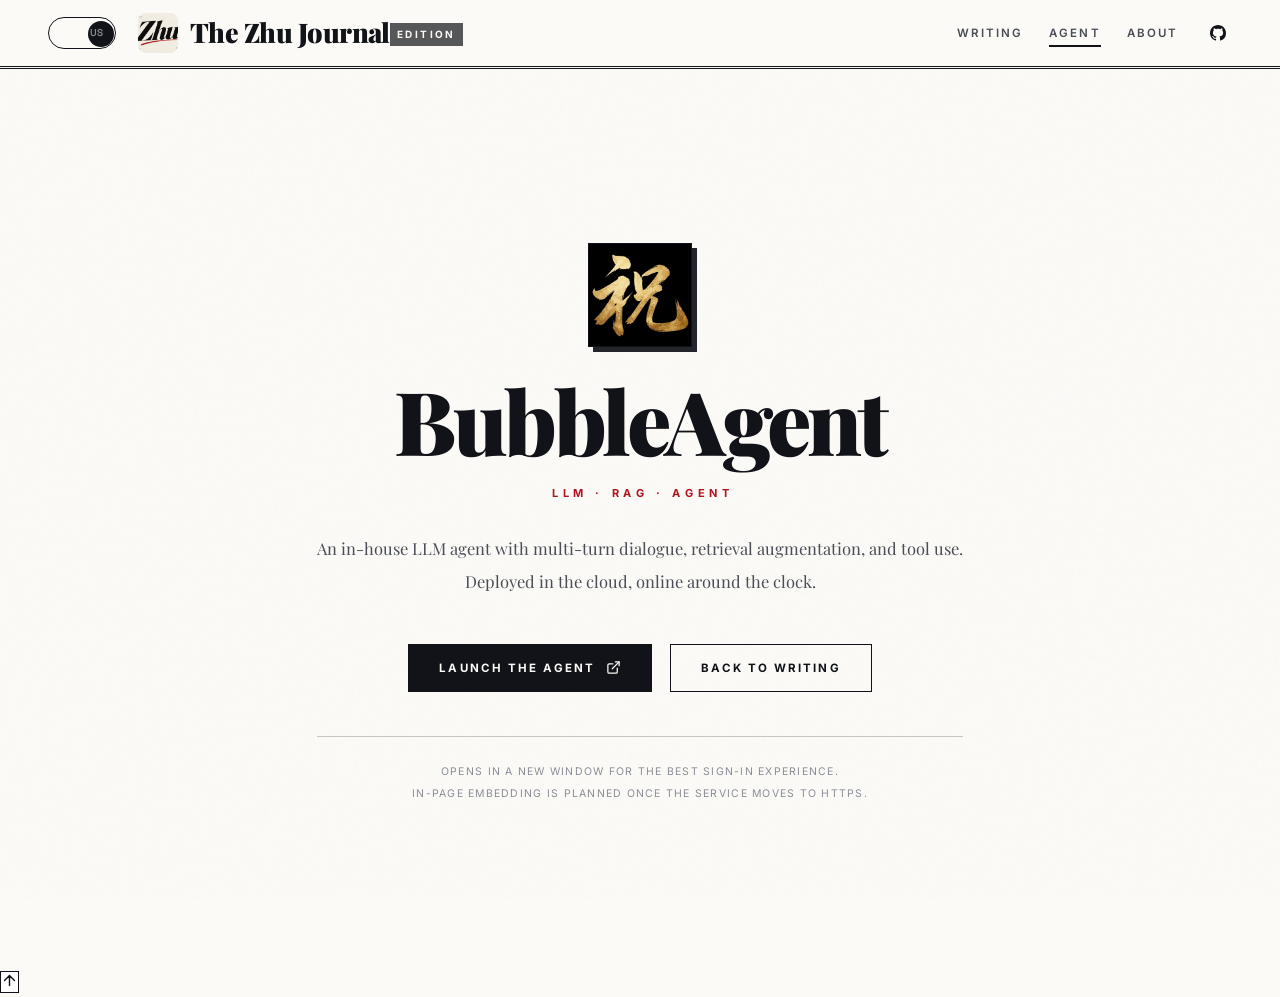
==== agent.html @ 1a3f534d "feat: add US Editorial theme as default with bilingual toggle - New independent design system: edito" ====
<!DOCTYPE html>
<html lang="zh-CN">
<head>
  <meta charset="UTF-8">
  <meta name="viewport" content="width=device-width, initial-scale=1.0">
  <title>智能体 · Norris Zhu</title>
  <link rel="icon" type="image/png" href="logo.png">
  <link rel="preconnect" href="https://fonts.googleapis.com">
  <link rel="preconnect" href="https://fonts.gstatic.com" crossorigin>
  <link href="https://fonts.googleapis.com/css2?family=Noto+Serif+SC:wght@300;400;600;700;900&family=Noto+Sans+SC:wght@300;400;500;700&family=Playfair+Display:ital,wght@0,400;0,700;1,400&family=JetBrains+Mono:wght@400;500&family=Inter:wght@300;400;500;600;700;800&family=Space+Grotesk:wght@400;500;600;700&display=swap" rel="stylesheet">
  <link rel="stylesheet" href="assets/style.css?v=6">
  <script>(function(){try{if(localStorage.getItem("guanlan_theme")!=="cn")document.documentElement.setAttribute("data-theme","us");}catch(e){}})();</script>
</head>
<body class="agent-page">

  <div class="bg-noise"></div>
  <div class="bg-glow bg-glow-1"></div>
  <div class="bg-glow bg-glow-2"></div>

  <nav class="nav nav-solid" id="nav">
    <div class="nav-inner">
      <div class="nav-left">
        <button class="theme-switch" id="themeSwitch" type="button" aria-label="切换风格" title="切换风格 · Switch theme">
          <span class="theme-switch-track">
            <span class="theme-switch-icon theme-switch-icon-cn">观</span>
            <span class="theme-switch-icon theme-switch-icon-us">US</span>
            <span class="theme-switch-thumb"></span>
          </span>
        </button>
        <a href="index.html" class="nav-logo">
          <span class="nav-logo-mark"><img src="logo.png" alt="Norris Zhu"></span>
          <span class="nav-logo-text"><span class="i18n-cn">Norris<i> Zhu</i></span><span class="i18n-en">The Zhu Journal<i>EDITION</i></span></span>
        </a>
      </div>
      <div class="nav-links">
        <a href="index.html#articles" class="nav-link"><span class="i18n-cn">文章</span><span class="i18n-en">Writing</span></a>
        <a href="agent.html" class="nav-link nav-link-active"><span class="i18n-cn">智能体</span><span class="i18n-en">Agent</span></a>
        <a href="index.html#about" class="nav-link"><span class="i18n-cn">关于</span><span class="i18n-en">About</span></a>
        <a href="https://github.com/ZhuJD-China" target="_blank" class="nav-link nav-link-github" rel="noopener" title="GitHub · Norris Zhu">
          <svg viewBox="0 0 16 16" width="16" height="16" fill="currentColor"><path d="M8 0C3.58 0 0 3.58 0 8c0 3.54 2.29 6.53 5.47 7.59.4.07.55-.17.55-.38 0-.19-.01-.82-.01-1.49-2.01.37-2.53-.49-2.69-.94-.09-.23-.48-.94-.82-1.13-.28-.15-.68-.52-.01-.53.63-.01 1.08.58 1.23.82.72 1.21 1.87.87 2.33.66.07-.52.28-.87.51-1.07-1.78-.2-3.64-.89-3.64-3.95 0-.87.31-1.59.82-2.15-.08-.2-.36-1.02.08-2.12 0 0 .67-.21 2.2.82.64-.18 1.32-.27 2-.27s1.36.09 2 .27c1.53-1.04 2.2-.82 2.2-.82.44 1.1.16 1.92.08 2.12.51.56.82 1.27.82 2.15 0 3.07-1.87 3.75-3.65 3.95.29.25.54.73.54 1.48 0 1.07-.01 1.93-.01 2.2 0 .21.15.46.55.38A8.01 8.01 0 0 0 16 8c0-4.42-3.58-8-8-8Z"/></svg>
        </a>
      </div>
    </div>
  </nav>

  <main class="agent-launch-main">
    <div class="agent-launch">
      <div class="about-seal agent-seal reveal"><img src="logo.png" alt="Norris Zhu"></div>
      <h1 class="agent-launch-title reveal">BubbleAgent</h1>
      <p class="agent-launch-sub reveal">LLM · RAG · AGENT</p>
      <p class="agent-launch-desc reveal">
        <span class="i18n-cn">自研大模型智能体应用，集成多轮对话、检索增强与工具调用。<br>服务部署于云端，全天候在线。</span>
        <span class="i18n-en">An in-house LLM agent with multi-turn dialogue, retrieval augmentation, and tool use.<br>Deployed in the cloud, online around the clock.</span>
      </p>
      <div class="agent-launch-actions reveal">
        <a class="btn btn-primary btn-lg" href="http://47.106.82.34:8080/" target="_blank" rel="noopener">
          <span class="i18n-cn">启动智能体</span><span class="i18n-en">Launch the Agent</span>
          <svg viewBox="0 0 24 24" width="15" height="15" fill="none" stroke="currentColor" stroke-width="2" stroke-linecap="round" stroke-linejoin="round"><path d="M18 13v6a2 2 0 0 1-2 2H5a2 2 0 0 1-2-2V8a2 2 0 0 1 2-2h6"/><polyline points="15 3 21 3 21 9"/><line x1="10" y1="14" x2="21" y2="3"/></svg>
        </a>
        <a class="btn btn-ghost" href="index.html#articles"><span class="i18n-cn">返回文章</span><span class="i18n-en">Back to Writing</span></a>
      </div>
      <p class="agent-launch-note reveal">
        <span class="i18n-cn">点击后将在新窗口打开，登录与使用体验最佳<br>后续服务升级 HTTPS 后将实现站内无缝内嵌</span>
        <span class="i18n-en">Opens in a new window for the best sign-in experience.<br>In-page embedding is planned once the service moves to HTTPS.</span>
      </p>
    </div>
  </main>

  <!-- 返回顶部 -->
  <button class="back-top" id="backTop" title="返回顶部" aria-label="返回顶部">
    <svg viewBox="0 0 24 24" width="17" height="17" fill="none" stroke="currentColor" stroke-width="2" stroke-linecap="round" stroke-linejoin="round"><path d="M12 19V5m-7 7 7-7 7 7"/></svg>
  </button>

  <script src="assets/app.js?v=7"></script>
</body>
</html>
---- assets/style.css ----
/* ============================================================
   观澜�?· ZhuJD's Blog �?高端东方美学设计
   ============================================================ */

:root {
  --bg: #0b0b10;
  --bg-soft: #101018;
  --ink: #e8e4dc;
  --ink-dim: #a09b8d;
  --ink-faint: #6b675c;
  --gold: #c9a96a;
  --gold-bright: #e3c88f;
  --gold-deep: #9a7d45;
  --gold-rgb: 201, 169, 106;
  --seal: #cf5a50;
  --seal-rgb: 181, 68, 60;
  --line: rgba(var(--gold-rgb), 0.16);
  --line-soft: rgba(232, 228, 220, 0.08);
  --card: rgba(255, 255, 255, 0.028);
  --card-hover: rgba(var(--gold-rgb), 0.05);
  --serif: "Noto Serif SC", "Playfair Display", serif;
  --sans: "Noto Sans SC", -apple-system, sans-serif;
  --mono: "JetBrains Mono", monospace;
  --ease: cubic-bezier(0.22, 1, 0.36, 1);
}

* { margin: 0; padding: 0; box-sizing: border-box; }

html { scroll-behavior: smooth; }

body {
  background: var(--bg);
  color: var(--ink);
  font-family: var(--sans);
  font-weight: 300;
  line-height: 1.75;
  letter-spacing: 0.02em;
  -webkit-font-smoothing: antialiased;
  overflow-x: hidden;
}

::selection { background: rgba(var(--gold-rgb), 0.3); color: #fff; }

/* ---------- 背景装饰 ---------- */
.bg-noise {
  position: fixed; inset: 0; z-index: 0; pointer-events: none; opacity: 0.05;
  background-image: url("data:image/svg+xml,%3Csvg viewBox='0 0 200 200' xmlns='http://www.w3.org/2000/svg'%3E%3Cfilter id='n'%3E%3CfeTurbulence type='fractalNoise' baseFrequency='0.85' numOctaves='3'/%3E%3C/filter%3E%3Crect width='100%25' height='100%25' filter='url(%23n)'/%3E%3C/svg%3E");
}

.bg-glow {
  position: fixed; border-radius: 50%; filter: blur(120px); pointer-events: none; z-index: 0;
  opacity: 0.13;
}
.bg-glow-1 {
  width: 640px; height: 640px; top: -220px; right: -160px;
  background: radial-gradient(circle, var(--gold) 0%, transparent 65%);
  animation: drift 16s ease-in-out infinite alternate;
}
.bg-glow-2 {
  width: 520px; height: 520px; bottom: -200px; left: -180px;
  background: radial-gradient(circle, #4a5d8a 0%, transparent 65%);
  animation: drift 20s ease-in-out infinite alternate-reverse;
}
@keyframes drift {
  from { transform: translate(0, 0) scale(1); }
  to { transform: translate(-60px, 50px) scale(1.12); }
}

/* ---------- 导航 ---------- */
.nav {
  position: fixed; top: 0; left: 0; right: 0; z-index: 100;
  padding: 22px 0;
  transition: all 0.5s var(--ease);
}
.nav.scrolled, .nav-solid {
  background: rgba(11, 11, 16, 0.82);
  backdrop-filter: blur(18px);
  -webkit-backdrop-filter: blur(18px);
  border-bottom: 1px solid var(--line-soft);
  padding: 14px 0;
}
.nav-inner {
  max-width: 1200px; margin: 0 auto; padding: 0 32px;
  display: flex; align-items: center; justify-content: space-between;
}
.nav-left { display: flex; align-items: center; gap: 18px; min-width: 0; }

/* ---------- 风格切换开关（左上角） ---------- */
.theme-switch {
  flex-shrink: 0; background: none; border: none; padding: 0;
  cursor: pointer; -webkit-tap-highlight-color: transparent;
}
.theme-switch-track {
  position: relative; display: flex; align-items: center;
  width: 68px; height: 32px; padding: 3px;
  border: 1px solid var(--line); border-radius: 999px;
  background: rgba(var(--gold-rgb), 0.06);
  transition: background 0.4s var(--ease), border-color 0.4s var(--ease);
}
.theme-switch-thumb {
  position: absolute; top: 3px; left: 3px;
  width: 26px; height: 26px; border-radius: 50%;
  background: linear-gradient(135deg, var(--gold-deep), var(--gold));
  box-shadow: 0 3px 10px rgba(var(--gold-rgb), 0.4);
  transition: transform 0.45s var(--ease);
  z-index: 1;
}
.theme-switch-icon {
  position: relative; z-index: 2; flex: 1;
  text-align: center; font-size: 10px; font-weight: 600;
  letter-spacing: 0.04em; line-height: 1;
  transition: color 0.3s;
}
.theme-switch-icon-cn { font-family: var(--serif); font-size: 13px; color: var(--bg); }
.theme-switch-icon-us { font-family: "Space Grotesk", var(--sans); color: var(--ink-faint); }
.theme-switch:hover .theme-switch-track { border-color: var(--gold); }
html[data-theme="us"] .theme-switch-thumb { transform: translateX(36px); }
html[data-theme="us"] .theme-switch-icon-us { color: var(--bg); }
html[data-theme="us"] .theme-switch-icon-cn { color: var(--ink-faint); }
.nav-logo {
  display: flex; align-items: center; gap: 12px;
  text-decoration: none; color: var(--ink);
}
.nav-logo-mark {
  width: 40px; height: 40px; display: grid; place-items: center;
  border: 1px solid var(--line); border-radius: 12px;
  font-size: 21px; line-height: 1;
  background: rgba(var(--gold-rgb), 0.06);
  transition: all 0.4s var(--ease);
  overflow: hidden;
}
.nav-logo-mark img {
  width: 100%; height: 100%; object-fit: cover; display: block;
}
.nav-logo:hover .nav-logo-mark {
  border-color: var(--gold);
  background: rgba(var(--gold-rgb), 0.14);
  animation: wiggle 0.6s var(--ease);
}
@keyframes wiggle {
  0%, 100% { transform: rotate(0deg); }
  25% { transform: rotate(-9deg) scale(1.08); }
  60% { transform: rotate(7deg) scale(1.05); }
}
.nav-logo-text {
  font-family: var(--serif); font-size: 18px; font-weight: 600; letter-spacing: 0.06em;
}
.nav-logo-text i { font-style: normal; color: var(--gold); opacity: 0.7; font-weight: 400; }
.nav-links { display: flex; align-items: center; gap: 34px; }
.nav-link {
  color: var(--ink-dim); text-decoration: none; font-size: 14px;
  letter-spacing: 0.14em; position: relative; transition: color 0.3s;
  display: flex; align-items: center; gap: 6px;
}
.nav-link::after {
  content: ""; position: absolute; left: 0; bottom: -6px;
  width: 0; height: 1px; background: var(--gold); transition: width 0.4s var(--ease);
}
.nav-link:hover { color: var(--gold-bright); }
.nav-link:hover::after { width: 100%; }

/* ---------- 首屏 ---------- */
.hero {
  position: relative; z-index: 1;
  min-height: 100vh; display: flex; align-items: center; justify-content: center;
  text-align: center; padding: 120px 24px 80px;
}
.hero-inner { max-width: 760px; }
.hero-eyebrow {
  font-size: 12px; letter-spacing: 0.5em; color: var(--gold);
  text-transform: uppercase; margin-bottom: 28px; padding-left: 0.5em;
}
.hero-title {
  font-family: var(--serif); font-weight: 900;
  font-size: clamp(64px, 12vw, 128px);
  line-height: 1.1; letter-spacing: 0.12em;
  background: linear-gradient(135deg, #f4ead6 10%, var(--gold) 45%, var(--gold-deep) 70%, #f4ead6 95%);
  background-size: 200% 200%;
  -webkit-background-clip: text; background-clip: text;
  -webkit-text-fill-color: transparent;
  animation: shimmer 8s ease-in-out infinite;
  margin-bottom: 20px;
}
@keyframes shimmer {
  0%, 100% { background-position: 0% 50%; }
  50% { background-position: 100% 50%; }
}
.hero-sub {
  font-family: var(--serif); font-size: clamp(16px, 2.4vw, 20px);
  color: var(--ink-dim); letter-spacing: 0.3em; margin-bottom: 30px;
}
.hero-sub em { font-style: normal; color: var(--gold); margin: 0 8px; }
.hero-desc {
  color: var(--ink-faint); font-size: 15px; line-height: 2;
  margin-bottom: 40px;
}

/* 首屏统计 */
.hero-stats {
  display: flex; justify-content: center; gap: 0;
  margin: 0 auto 44px; width: fit-content;
  border-top: 1px solid var(--line-soft);
  border-bottom: 1px solid var(--line-soft);
}
.hero-stat {
  display: flex; flex-direction: column; gap: 2px;
  padding: 16px 34px;
}
.hero-stat + .hero-stat { border-left: 1px solid var(--line-soft); }
.hero-stat b {
  font-family: var(--serif); font-size: 26px; font-weight: 700;
  color: var(--gold-bright); letter-spacing: 0.04em;
}
.hero-stat span { font-size: 11.5px; color: var(--ink-faint); letter-spacing: 0.22em; }

.hero-actions { display: flex; gap: 18px; justify-content: center; }

/* 首屏两侧竖排装饰 */
.hero-side {
  position: absolute; top: 50%; transform: translateY(-50%);
  writing-mode: vertical-rl; text-orientation: upright;
  font-family: var(--serif); font-size: 14px; letter-spacing: 0.9em;
  color: var(--ink-faint); opacity: 0.55; pointer-events: none;
  user-select: none;
}
.hero-side::before, .hero-side::after {
  content: ""; width: 1px; height: 54px; background: var(--line);
  margin: 18px auto;
}
.hero-side-left { left: 44px; }
.hero-side-right { right: 44px; }

.btn {
  display: inline-block; padding: 13px 38px;
  font-size: 13px; letter-spacing: 0.22em; text-decoration: none;
  border: 1px solid var(--line); border-radius: 2px;
  transition: all 0.45s var(--ease); position: relative; overflow: hidden;
}
.btn-primary {
  background: linear-gradient(135deg, var(--gold-deep), var(--gold));
  color: var(--bg); border-color: transparent; font-weight: 500;
}
.btn-primary:hover {
  transform: translateY(-2px);
  box-shadow: 0 14px 40px rgba(var(--gold-rgb), 0.35);
}
.btn-ghost { color: var(--ink-dim); }
.btn-ghost:hover {
  color: var(--gold-bright); border-color: var(--gold); transform: translateY(-2px);
}

.hero-scroll {
  position: absolute; bottom: 36px; left: 50%; transform: translateX(-50%);
  width: 1px; height: 64px; background: var(--line);
}
.hero-scroll span {
  position: absolute; top: 0; left: 0; width: 1px; height: 20px;
  background: var(--gold); animation: scrollHint 2s var(--ease) infinite;
}
@keyframes scrollHint {
  0% { transform: translateY(0); opacity: 1; }
  80% { transform: translateY(44px); opacity: 0; }
  100% { opacity: 0; }
}

/* ---------- 区块 ---------- */
.section { position: relative; z-index: 1; padding: 110px 0; }
.section-inner { max-width: 1200px; margin: 0 auto; padding: 0 32px; }
.section-head {
  display: flex; align-items: flex-end; justify-content: space-between;
  gap: 24px; margin-bottom: 18px; flex-wrap: wrap;
}
.section-eyebrow {
  font-size: 11px; letter-spacing: 0.42em; color: var(--gold);
  text-transform: uppercase; margin-bottom: 10px; padding-left: 0.1em;
}
.section-title {
  font-family: var(--serif); font-size: clamp(30px, 4vw, 42px);
  font-weight: 700; letter-spacing: 0.1em;
  display: flex; align-items: baseline; gap: 16px;
}
.section-title::after {
  content: ""; width: 56px; height: 1px;
  background: linear-gradient(90deg, var(--gold), transparent);
}
.section-note {
  color: var(--ink-faint); font-size: 13px; letter-spacing: 0.2em;
  padding-bottom: 10px;
}

/* 搜索 & 标签 */
.search-box {
  display: flex; align-items: center; gap: 10px;
  border: 1px solid var(--line-soft); border-radius: 2px;
  padding: 9px 16px; color: var(--ink-faint);
  background: var(--card); transition: border-color 0.3s;
  min-width: 220px;
}
.search-box:focus-within { border-color: var(--gold); }
.search-box input {
  background: none; border: none; outline: none;
  color: var(--ink); font-family: var(--sans); font-size: 13px; width: 100%;
}
.search-box input::placeholder { color: var(--ink-faint); }

.tag-filter { display: flex; flex-wrap: wrap; gap: 10px; margin: 20px 0 40px; }
.tag-pill {
  border: 1px solid var(--line-soft); background: none; cursor: pointer;
  color: var(--ink-dim); font-size: 12px; letter-spacing: 0.1em;
  padding: 6px 18px; border-radius: 999px;
  font-family: var(--sans); transition: all 0.35s var(--ease);
}
.tag-pill:hover { color: var(--gold-bright); border-color: var(--gold); }
.tag-pill.active {
  background: var(--gold); border-color: var(--gold); color: var(--bg); font-weight: 500;
}

/* ---------- 精选文章（最新发表） ---------- */
.featured-wrap { margin-bottom: 26px; }
.featured-card {
  position: relative; display: flex; align-items: stretch; gap: 32px;
  text-decoration: none; color: var(--ink);
  background: linear-gradient(135deg, rgba(var(--gold-rgb), 0.07), rgba(255, 255, 255, 0.015));
  border: 1px solid var(--line); border-radius: 8px;
  padding: 42px 44px; overflow: hidden;
  transition: all 0.5s var(--ease);
}
.featured-card::before {
  content: ""; position: absolute; top: 0; left: 0; bottom: 0; width: 2px;
  background: linear-gradient(180deg, transparent, var(--gold), transparent);
  opacity: 0; transition: opacity 0.5s;
}
.featured-card:hover {
  transform: translateY(-4px);
  border-color: rgba(var(--gold-rgb), 0.32);
  box-shadow: 0 26px 70px rgba(0, 0, 0, 0.5);
}
.featured-card:hover::before { opacity: 1; }
.featured-main { flex: 1; display: flex; flex-direction: column; gap: 14px; min-width: 0; }
.featured-eyebrow {
  font-size: 11px; letter-spacing: 0.4em; color: var(--gold);
  text-transform: uppercase;
}
.featured-title {
  font-family: var(--serif); font-size: clamp(22px, 3vw, 30px);
  font-weight: 700; line-height: 1.5; letter-spacing: 0.04em;
  transition: color 0.3s;
}
.featured-card:hover .featured-title { color: var(--gold-bright); }
.featured-excerpt {
  color: var(--ink-dim); font-size: 14px; line-height: 1.9;
  display: -webkit-box; -webkit-line-clamp: 2; -webkit-box-orient: vertical;
  overflow: hidden; max-width: 640px;
}
.featured-mark {
  flex-shrink: 0; align-self: center;
  font-family: var(--serif); font-size: 110px; font-weight: 900;
  color: rgba(var(--gold-rgb), 0.08); line-height: 1;
  transition: all 0.6s var(--ease); user-select: none;
}
.featured-card:hover .featured-mark {
  color: rgba(var(--gold-rgb), 0.16); transform: rotate(-4deg) scale(1.05);
}

/* ---------- 文章卡片 ---------- */
.article-grid { display: grid; grid-template-columns: repeat(3, 1fr); gap: 26px; }

.article-card {
  position: relative; text-decoration: none; color: var(--ink);
  background: var(--card); border: 1px solid var(--line-soft);
  border-radius: 6px; padding: 34px 30px 30px;
  display: flex; flex-direction: column; gap: 16px;
  overflow: hidden; transition: all 0.5s var(--ease);
}
.article-card::before {
  content: ""; position: absolute; top: 0; left: 0; right: 0; height: 1px;
  background: linear-gradient(90deg, transparent, var(--gold), transparent);
  opacity: 0; transition: opacity 0.5s;
}
.article-card::after {
  content: "�?; position: absolute; right: -14px; bottom: -26px;
  font-family: var(--serif); font-size: 120px; font-weight: 900;
  color: rgba(var(--gold-rgb), 0.045); pointer-events: none;
  transition: all 0.6s var(--ease);
}
.article-card:hover {
  transform: translateY(-8px);
  background: var(--card-hover); border-color: var(--line);
  box-shadow: 0 24px 60px rgba(0, 0, 0, 0.45);
}
.article-card:hover::before { opacity: 1; }
.article-card:hover::after {
  color: rgba(var(--gold-rgb), 0.09); transform: translateY(-8px);
}
.card-meta {
  display: flex; align-items: center; justify-content: space-between;
  font-size: 12px; color: var(--ink-faint); letter-spacing: 0.08em;
}
.card-date { font-family: var(--mono); }
.card-title {
  font-family: var(--serif); font-size: 22px; font-weight: 700;
  line-height: 1.5; letter-spacing: 0.04em;
  transition: color 0.3s;
}
.article-card:hover .card-title { color: var(--gold-bright); }
.card-excerpt {
  color: var(--ink-dim); font-size: 13.5px; line-height: 1.9;
  display: -webkit-box; -webkit-line-clamp: 3; -webkit-box-orient: vertical;
  overflow: hidden; flex: 1;
}
.card-tags { display: flex; gap: 8px; flex-wrap: wrap; }
.card-tag {
  font-size: 11px; color: var(--gold-deep); letter-spacing: 0.1em;
  border: 1px solid var(--line); padding: 3px 12px; border-radius: 999px;
}
.card-tag-album {
  color: var(--gold-bright); border-style: dashed;
  background: rgba(var(--gold-rgb), 0.07);
}
.card-read {
  display: flex; align-items: center; gap: 8px;
  font-size: 12px; color: var(--ink-faint); letter-spacing: 0.1em;
  padding-top: 16px; border-top: 1px solid var(--line-soft);
}
.card-read svg { transition: transform 0.4s var(--ease); }
.article-card:hover .card-read svg,
.featured-card:hover .card-read svg { transform: translateX(6px); color: var(--gold); }

/* 空状�?*/
.empty-state { text-align: center; padding: 90px 0; color: var(--ink-faint); }
.empty-glyph {
  font-family: var(--serif); font-size: 72px; font-weight: 300;
  color: var(--line); margin-bottom: 18px;
}
.empty-glyph img {
  width: 72px; height: 72px; object-fit: contain;
  opacity: 0.85; margin: 0 auto; display: block;
}

/* ---------- 专辑（首页） ---------- */
.section-albums { padding-top: 40px; }
.album-grid {
  display: grid; grid-template-columns: repeat(2, 1fr); gap: 26px;
  margin-top: 30px;
}
.album-card {
  position: relative; text-decoration: none; color: var(--ink);
  background: var(--card); border: 1px solid var(--line-soft);
  border-radius: 6px; padding: 34px 34px 28px;
  display: flex; flex-direction: column; gap: 20px;
  overflow: hidden; transition: all 0.5s var(--ease);
}
.album-card::before {
  content: ""; position: absolute; top: 0; left: 0; right: 0; height: 1px;
  background: linear-gradient(90deg, transparent, var(--gold), transparent);
  opacity: 0; transition: opacity 0.5s;
}
.album-card::after {
  content: "�?; position: absolute; right: -12px; bottom: -30px;
  font-family: var(--serif); font-size: 130px; font-weight: 900;
  color: rgba(var(--gold-rgb), 0.045); pointer-events: none;
  transition: all 0.6s var(--ease);
}
.album-card:hover {
  transform: translateY(-6px);
  background: var(--card-hover); border-color: var(--line);
  box-shadow: 0 24px 60px rgba(0, 0, 0, 0.45);
}
.album-card:hover::before { opacity: 1; }
.album-card:hover::after { color: rgba(var(--gold-rgb), 0.09); }
.album-card-head {
  display: flex; align-items: baseline; justify-content: space-between; gap: 16px;
}
.album-name {
  font-family: var(--serif); font-size: 24px; font-weight: 700;
  letter-spacing: 0.06em; transition: color 0.3s;
}
.album-card:hover .album-name { color: var(--gold-bright); }
.album-count {
  flex-shrink: 0; font-size: 11.5px; color: var(--gold-bright);
  letter-spacing: 0.14em; border: 1px solid var(--line);
  padding: 3px 12px; border-radius: 999px;
  background: rgba(var(--gold-rgb), 0.07);
}
.album-preview { list-style: none; display: flex; flex-direction: column; gap: 10px; }
.album-preview li {
  display: flex; align-items: baseline; gap: 12px;
  color: var(--ink-dim); font-size: 13.5px; line-height: 1.7;
}
.album-preview li i {
  font-style: normal; font-family: var(--mono); font-size: 11px;
  color: var(--gold); opacity: 0.8; flex-shrink: 0;
}
.album-preview .album-more { color: var(--ink-faint); font-size: 12.5px; }
.album-card-foot {
  display: flex; align-items: center; justify-content: space-between;
  font-size: 12px; color: var(--ink-faint); letter-spacing: 0.1em;
  padding-top: 16px; border-top: 1px solid var(--line-soft);
  margin-top: auto;
}
.album-enter {
  display: inline-flex; align-items: center; gap: 6px;
  color: var(--gold-deep); transition: color 0.3s;
}
.album-enter svg { transition: transform 0.4s var(--ease); }
.album-card:hover .album-enter { color: var(--gold-bright); }
.album-card:hover .album-enter svg { transform: translateX(5px); }

/* ---------- 专辑�?---------- */
.album-main {
  position: relative; z-index: 1;
  max-width: 820px; margin: 0 auto;
  padding: 150px 24px 90px;
}
.album-header {
  text-align: center; margin-bottom: 54px;
  padding-bottom: 48px; border-bottom: 1px solid var(--line);
  position: relative;
}
.album-header::after {
  content: "�?; position: absolute; bottom: -13px; left: 50%;
  transform: translateX(-50%);
  background: var(--bg); padding: 0 18px; color: var(--gold); font-size: 15px;
}
.album-title {
  font-family: var(--serif); font-size: clamp(30px, 5vw, 44px);
  font-weight: 900; letter-spacing: 0.1em; line-height: 1.4;
  margin: 6px 0 22px;
}
.album-list { display: flex; flex-direction: column; gap: 18px; }
.album-item {
  display: flex; gap: 24px; align-items: flex-start;
  text-decoration: none; color: var(--ink);
  background: var(--card); border: 1px solid var(--line-soft);
  border-radius: 6px; padding: 28px 30px;
  transition: all 0.45s var(--ease);
}
.album-item:hover {
  transform: translateX(6px);
  background: var(--card-hover); border-color: var(--line);
}
.album-item-no {
  flex-shrink: 0; width: 44px; height: 44px;
  display: grid; place-items: center;
  font-family: var(--serif); font-size: 17px; font-weight: 700;
  color: var(--gold); border: 1px solid var(--line); border-radius: 50%;
  background: rgba(var(--gold-rgb), 0.06);
  margin-top: 3px;
}
.album-item-body { flex: 1; min-width: 0; display: flex; flex-direction: column; gap: 10px; }
.album-item-title {
  font-family: var(--serif); font-size: 20px; font-weight: 700;
  line-height: 1.55; letter-spacing: 0.03em;
  transition: color 0.3s;
}
.album-item:hover .album-item-title { color: var(--gold-bright); }
.album-item-excerpt {
  color: var(--ink-dim); font-size: 13px; line-height: 1.85;
  display: -webkit-box; -webkit-line-clamp: 2; -webkit-box-orient: vertical;
  overflow: hidden;
}
.album-item-meta {
  flex-shrink: 0; display: flex; flex-direction: column; gap: 6px;
  align-items: flex-end; font-size: 12px; color: var(--ink-faint);
  letter-spacing: 0.08em; padding-top: 4px;
}

/* ---------- 文章页（专辑面包�?/ 上下篇） ---------- */
.album-crumb {
  display: flex; align-items: center; gap: 12px; flex-wrap: wrap;
  font-size: 13px; letter-spacing: 0.08em;
  margin-bottom: 26px; color: var(--ink-faint);
}
.album-crumb i { font-style: normal; color: var(--line); }
.album-crumb a {
  color: var(--ink-dim); text-decoration: none;
  border-bottom: 1px solid transparent; transition: all 0.3s;
}
.album-crumb a:hover { color: var(--gold-bright); border-color: var(--gold); }

.post-album-line { margin-bottom: 18px; }
.post-album-line a {
  font-family: var(--serif); font-size: 15px; color: var(--gold);
  letter-spacing: 0.14em; text-decoration: none;
  border-bottom: 1px solid var(--line); padding-bottom: 3px;
  transition: all 0.3s;
}
.post-album-line a:hover { color: var(--gold-bright); border-color: var(--gold); }

.album-nav {
  display: grid; grid-template-columns: 1fr 1fr; gap: 18px;
  margin-top: 56px;
}
.album-nav-link {
  display: flex; flex-direction: column; gap: 8px;
  text-decoration: none; color: var(--ink);
  border: 1px solid var(--line-soft); border-radius: 6px;
  padding: 22px 26px; background: var(--card);
  transition: all 0.45s var(--ease);
}
.album-nav-link span {
  font-size: 11.5px; letter-spacing: 0.3em; color: var(--ink-faint);
}
.album-nav-link b {
  font-family: var(--serif); font-size: 16.5px; font-weight: 700;
  line-height: 1.6; letter-spacing: 0.03em;
  transition: color 0.3s;
}
.album-nav-link:hover {
  background: var(--card-hover); border-color: var(--line);
  transform: translateY(-3px);
}
.album-nav-link:hover b { color: var(--gold-bright); }
.album-nav-next { text-align: right; }
.album-nav-dummy { border: none; background: none; }

/* ---------- 关于 ---------- */
.section-about { padding-top: 40px; }
.about-card {
  display: flex; gap: 48px; align-items: flex-start;
  background: linear-gradient(135deg, rgba(var(--gold-rgb), 0.06), rgba(255, 255, 255, 0.015));
  border: 1px solid var(--line); border-radius: 8px;
  padding: 56px;
}
.about-seal {
  flex-shrink: 0;
  width: 96px; height: 96px; display: grid; place-items: center;
  font-size: 46px; line-height: 1;
  border: 2px solid var(--gold-deep); border-radius: 18px;
  background: rgba(var(--gold-rgb), 0.05);
  box-shadow: inset 0 0 0 4px var(--bg), inset 0 0 0 5px var(--line);
  overflow: hidden;
}
.about-seal img {
  width: 100%; height: 100%; object-fit: cover; display: block;
}
.about-body p { color: var(--ink-dim); font-size: 15px; margin: 18px 0; max-width: 560px; }
.about-body .section-eyebrow { margin-bottom: 6px; }
.about-body strong { color: var(--gold-bright); font-weight: 500; }
.about-links { display: flex; gap: 28px; margin-top: 26px; }
.about-links a {
  color: var(--ink-dim); text-decoration: none; font-size: 13px;
  letter-spacing: 0.14em; border-bottom: 1px solid var(--line);
  padding-bottom: 4px; transition: all 0.3s;
}
.about-links a:hover { color: var(--gold-bright); border-color: var(--gold); }

/* ---------- 页脚 ---------- */
.footer {
  position: relative; z-index: 1;
  border-top: 1px solid var(--line-soft);
  padding: 64px 0 0;
}
.footer-inner {
  max-width: 1200px; margin: 0 auto; padding: 0 32px 46px;
  display: flex; justify-content: space-between; gap: 40px; flex-wrap: wrap;
}
.footer-brand { min-width: 260px; }
.footer-line {
  font-family: var(--serif); color: var(--ink-dim);
  letter-spacing: 0.3em; font-size: 14px;
}
.footer-slogan {
  color: var(--ink-faint); font-size: 12px;
  letter-spacing: 0.3em; margin-top: 12px;
}
.footer-cols { display: flex; gap: 72px; flex-wrap: wrap; }
.footer-col { display: flex; flex-direction: column; gap: 12px; }
.footer-head {
  font-size: 11.5px; letter-spacing: 0.34em; color: var(--gold);
  text-transform: uppercase; margin-bottom: 6px;
}
.footer-col a {
  color: var(--ink-faint); text-decoration: none; font-size: 13px;
  letter-spacing: 0.1em; transition: color 0.3s;
}
.footer-col a:hover { color: var(--gold-bright); }
.footer-base {
  border-top: 1px solid var(--line-soft);
  padding: 22px 0; text-align: center;
}
.footer-base p { color: var(--ink-faint); font-size: 12px; letter-spacing: 0.08em; }

/* 兼容旧页脚（文章/专辑/智能体页�?*/
.footer-inner .footer-meta { color: var(--ink-faint); font-size: 12px; margin-top: 10px; letter-spacing: 0.08em; }
.footer > .footer-inner:not(:has(.footer-brand)) {
  flex-direction: column; text-align: center; gap: 0; padding-bottom: 48px;
}

/* ============================================================
   文章�?   ============================================================ */
.reading-progress {
  position: fixed; top: 0; left: 0; height: 2px; width: 0;
  background: linear-gradient(90deg, var(--gold-deep), var(--gold), var(--gold-bright));
  z-index: 200; transition: width 0.1s linear;
  box-shadow: 0 0 12px rgba(var(--gold-rgb), 0.6);
}

.post-main {
  position: relative; z-index: 1;
  max-width: 820px; margin: 0 auto;
  padding: 150px 24px 90px;
}

.post-loading { text-align: center; padding: 100px 0; color: var(--ink-faint); }
.loading-mark {
  font-size: 52px; line-height: 1;
  animation: pulse 1.6s ease-in-out infinite; margin-bottom: 20px;
}
.loading-mark img {
  width: 56px; height: 56px; object-fit: contain; margin: 0 auto; display: block;
}
@keyframes pulse { 0%, 100% { opacity: 0.3; } 50% { opacity: 1; } }

/* 文章头部 */
.post-header {
  text-align: center; margin-bottom: 60px;
  padding-bottom: 48px; border-bottom: 1px solid var(--line);
  position: relative;
}
.post-header::after {
  content: "�?; position: absolute; bottom: -13px; left: 50%;
  transform: translateX(-50%);
  background: var(--bg); padding: 0 18px; color: var(--gold); font-size: 15px;
}
.post-title {
  font-family: var(--serif); font-size: clamp(28px, 5vw, 42px);
  font-weight: 700; line-height: 1.5; letter-spacing: 0.05em;
  margin-bottom: 26px;
}
.post-meta {
  display: flex; align-items: center; justify-content: center; gap: 26px;
  flex-wrap: wrap; font-size: 13px; color: var(--ink-faint); letter-spacing: 0.1em;
}
.post-meta .dot { color: var(--gold); }
.post-tags { display: flex; gap: 8px; justify-content: center; margin-top: 20px; flex-wrap: wrap; }

/* Markdown 正文排版 */
.post-body { font-size: 16px; }
.post-body p { margin: 1.6em 0; color: #cfcabd; }
.post-body h1, .post-body h2, .post-body h3, .post-body h4 {
  font-family: var(--serif); font-weight: 700; color: var(--ink);
  letter-spacing: 0.04em; margin: 2.2em 0 1em; line-height: 1.4;
}
.post-body h1 { font-size: 1.8em; padding-bottom: 0.4em; border-bottom: 1px solid var(--line); }
.post-body h2 {
  font-size: 1.45em;
  padding-left: 18px; border-left: 3px solid var(--gold);
}
.post-body h3 { font-size: 1.2em; color: var(--gold-bright); }
.post-body a { color: var(--gold-bright); text-decoration: none; border-bottom: 1px solid var(--line); }
.post-body a:hover { border-color: var(--gold); }
.post-body strong { color: var(--ink); font-weight: 500; }
.post-body blockquote {
  margin: 2em 0; padding: 18px 28px;
  border-left: 2px solid var(--gold);
  background: rgba(var(--gold-rgb), 0.05);
  color: var(--ink-dim); border-radius: 0 6px 6px 0;
}
.post-body blockquote p { margin: 0.5em 0; }
.post-body ul, .post-body ol { padding-left: 1.6em; margin: 1.4em 0; color: #cfcabd; }
.post-body li { margin: 0.5em 0; }
.post-body li::marker { color: var(--gold); }
.post-body code {
  font-family: var(--mono); font-size: 0.86em;
  background: rgba(var(--gold-rgb), 0.1); color: var(--gold-bright);
  padding: 0.15em 0.5em; border-radius: 4px;
}
.post-body pre {
  margin: 1.8em 0; padding: 24px; border-radius: 8px;
  background: #0d0d14 !important; border: 1px solid var(--line-soft);
  overflow-x: auto;
}
.post-body pre code {
  background: none; padding: 0; color: inherit; font-size: 13.5px; line-height: 1.7;
}
.post-body img { max-width: 100%; border-radius: 8px; margin: 1.8em auto; display: block; }
.post-body hr { border: none; height: 1px; margin: 3em 0; background: var(--line); position: relative; }
.post-body table { width: 100%; border-collapse: collapse; margin: 1.8em 0; font-size: 14px; }
.post-body th, .post-body td { padding: 12px 16px; border: 1px solid var(--line-soft); text-align: left; }
.post-body th { background: rgba(var(--gold-rgb), 0.07); color: var(--gold-bright); font-weight: 500; }

/* ---------- 数学公式 ---------- */
.math-block { overflow-x: auto; overflow-y: hidden; }
.math-block .katex-display { margin: 1.6em 0; }
.post-body .katex { font-size: 1.05em; color: var(--ink); }
.math-inline .katex { font-size: 1em; }

.post-end { text-align: center; margin-top: 70px; }

/* ---------- 评论区（giscus�?---------- */
.comments-section {
  margin-top: 78px; padding-top: 46px; position: relative;
  border-top: 1px solid var(--line-soft);
}
.comments-section::before {
  content: "�?; position: absolute; top: -10px; left: 50%;
  transform: translateX(-50%);
  color: var(--gold); font-size: 15px;
  background: var(--bg); padding: 0 16px;
}
.comments-head { margin-bottom: 30px; }
.comments-title {
  font-family: var(--serif); font-size: 26px; font-weight: 700;
  letter-spacing: 0.18em; display: flex; align-items: baseline; gap: 14px;
}
.comments-title::after {
  content: ""; width: 56px; height: 1px;
  background: linear-gradient(90deg, var(--gold), transparent);
}
.giscus-wrap { min-height: 120px; }
.giscus-wrap iframe { width: 100%; }

/* ---------- 入场动画 ---------- */
.reveal {
  opacity: 0; transform: translateY(30px);
  transition: opacity 0.9s var(--ease), transform 0.9s var(--ease);
}
.reveal.visible { opacity: 1; transform: translateY(0); }
.reveal:nth-child(2) { transition-delay: 0.12s; }
.reveal:nth-child(3) { transition-delay: 0.24s; }
.reveal:nth-child(4) { transition-delay: 0.36s; }
.reveal:nth-child(5) { transition-delay: 0.48s; }

.article-card, .album-card, .featured-card, .album-item, .album-nav-link {
  opacity: 0; transform: translateY(26px);
  transition: opacity 0.7s var(--ease), transform 0.7s var(--ease),
    background 0.5s, border-color 0.5s, box-shadow 0.5s, color 0.3s;
}
.article-card.visible, .album-card.visible, .featured-card.visible,
.album-item.visible, .album-nav-link.visible { opacity: 1; transform: translateY(0); }

/* ============================================================
   智能体启动页（BubbleAgent · 新窗口打开�?   ============================================================ */
.nav-link-active { color: var(--gold-bright); }
.nav-link-active::after { width: 100%; }

.agent-launch-main {
  position: relative; z-index: 1;
  min-height: 100vh;
  display: flex; align-items: center; justify-content: center;
  padding: 130px 24px 90px;
}
.agent-launch { text-align: center; max-width: 640px; }

.agent-seal {
  margin: 0 auto 36px;
  animation: sealPulse 5s ease-in-out infinite;
}
@keyframes sealPulse {
  0%, 100% { box-shadow: inset 0 0 0 4px var(--bg), inset 0 0 0 5px var(--line), 0 0 0 0 rgba(var(--gold-rgb), 0); }
  50% { box-shadow: inset 0 0 0 4px var(--bg), inset 0 0 0 5px var(--line), 0 0 46px 4px rgba(var(--gold-rgb), 0.16); }
}

.agent-launch-title {
  font-family: var(--serif); font-weight: 900;
  font-size: clamp(44px, 8vw, 72px);
  line-height: 1.15; letter-spacing: 0.05em;
  background: linear-gradient(135deg, #f4ead6 10%, var(--gold) 45%, var(--gold-deep) 70%, #f4ead6 95%);
  background-size: 200% 200%;
  -webkit-background-clip: text; background-clip: text;
  -webkit-text-fill-color: transparent;
  animation: shimmer 8s ease-in-out infinite;
  margin-bottom: 14px;
}
.agent-launch-sub {
  color: var(--ink-dim); font-size: 13px;
  letter-spacing: 0.5em; padding-left: 0.5em;
  margin-bottom: 28px;
}
.agent-launch-desc {
  color: var(--ink-faint); font-size: 15px; line-height: 2;
  margin-bottom: 46px;
}
.agent-launch-actions {
  display: flex; gap: 18px; justify-content: center; flex-wrap: wrap;
}
.btn-lg {
  padding: 16px 46px; font-size: 14px;
  display: inline-flex; align-items: center; gap: 10px;
}
.agent-launch-note {
  margin-top: 44px; font-size: 12px; line-height: 2.1;
  color: var(--ink-faint); letter-spacing: 0.05em;
  padding-top: 24px; border-top: 1px solid var(--line-soft);
}

@media (max-width: 720px) {
  .agent-launch-actions { flex-direction: column; align-items: center; }
}

/* ---------- 响应�?---------- */
@media (max-width: 1024px) {
  .article-grid { grid-template-columns: repeat(2, 1fr); }
  .album-grid { grid-template-columns: 1fr; }
  .hero-side { display: none; }
}

/* ============================================================
   美学增强 · 滚动�?/ 印章 / 流光 / 书脊 / 返回顶部 / 微交�?   ============================================================ */

/* 自定义滚动条 */
html { scrollbar-width: thin; scrollbar-color: rgba(var(--gold-rgb), 0.35) var(--bg); }
::-webkit-scrollbar { width: 10px; height: 10px; }
::-webkit-scrollbar-track { background: var(--bg); }
::-webkit-scrollbar-thumb {
  background: rgba(var(--gold-rgb), 0.28);
  border-radius: 6px; border: 2px solid var(--bg);
}
::-webkit-scrollbar-thumb:hover { background: rgba(var(--gold-rgb), 0.5); }

/* 页面淡入 */
body { animation: pageFade 0.7s ease; }
@keyframes pageFade { from { opacity: 0; } to { opacity: 1; } }

/* 键盘焦点�?*/
:focus-visible {
  outline: 2px solid rgba(var(--gold-rgb), 0.55);
  outline-offset: 3px; border-radius: 2px;
}

/* GitHub 导航图标强化 */
.nav-link-github { padding: 6px; border-radius: 8px; }
.nav-link-github svg { transition: transform 0.35s var(--ease), filter 0.35s; }
.nav-link-github:hover svg {
  transform: scale(1.18) rotate(-5deg);
  filter: drop-shadow(0 0 8px rgba(var(--gold-rgb), 0.55));
}

/* 首屏朱砂印章 */
.hero-inner { position: relative; }
.hero-seal {
  position: absolute; top: 44px; right: 6%;
  width: 60px; height: 60px;
  display: grid; place-items: center;
  writing-mode: vertical-rl;
  font-family: var(--serif); font-weight: 900; font-size: 20px;
  letter-spacing: 0.14em; line-height: 1;
  color: var(--seal);
  border: 2px solid rgba(var(--seal-rgb), 0.8); border-radius: 8px;
  box-shadow: inset 0 0 0 3px var(--bg), inset 0 0 0 4px rgba(var(--seal-rgb), 0.38);
  transform: rotate(7deg);
  opacity: 0.92;
  animation: sealFloat 7s ease-in-out infinite;
  pointer-events: none; user-select: none;
}
@keyframes sealFloat {
  0%, 100% { transform: rotate(7deg) translateY(0); }
  50% { transform: rotate(5deg) translateY(-7px); }
}
@media (max-width: 1024px) { .hero-seal { display: none; } }

/* 精选卡流光扫过 */
.featured-card::after {
  content: ""; position: absolute; inset: 0; border-radius: 8px;
  pointer-events: none;
  background: linear-gradient(115deg, transparent 32%, rgba(var(--gold-rgb), 0.05) 46%, rgba(var(--gold-rgb), 0.11) 50%, rgba(var(--gold-rgb), 0.05) 54%, transparent 68%);
  background-size: 260% 100%;
  animation: sheen 7s ease-in-out infinite;
}
@keyframes sheen {
  0%, 100% { background-position: 210% 0; }
  50% { background-position: -60% 0; }
}

/* 专辑卡金色书�?*/
.album-card:hover {
  box-shadow: inset 4px 0 0 var(--gold), 0 24px 60px rgba(0, 0, 0, 0.45);
}

/* 文章卡内辉光 */
.article-card:hover {
  box-shadow: 0 24px 60px rgba(0, 0, 0, 0.45), inset 0 0 44px rgba(var(--gold-rgb), 0.045);
}

/* 标签微浮�?*/
.tag-pill:hover { transform: translateY(-1px); }

/* 区块装饰分隔�?*/
.section-divider {
  display: flex; align-items: center; gap: 20px;
  max-width: 1200px; margin: 0 auto; padding: 0 32px;
  color: var(--gold); opacity: 0.55; font-size: 13px;
}
.section-divider span {
  flex: 1; height: 1px;
  background: linear-gradient(90deg, transparent, var(--line), transparent);
}

/* ---------- 界面语言切换（观澜阁=中文 / American Edition=English） ---------- */
.i18n-en { display: none !important; }
html[data-theme="us"] .i18n-cn { display: none !important; }
html[data-theme="us"] .i18n-en { display: inline !important; }
html[data-theme="us"] .i18n-en.i18n-block { display: block !important; }

/* ============================================================
   ★ THE AMERICAN EDITION ★
   独立设计系统：Editorial 杂志风（角标 data-theme="us"）
   纸白 · 报头 Playfair 大标题 · 平面铅字排版 · 全英文界面
   与观澜阁（暗色东方）无任何共享视觉语言，仅复用类名钩子
   ============================================================ */

html[data-theme="us"] {
  --bg: #fbfaf7;
  --bg-soft: #f2efe8;
  --ink: #111318;
  --ink-dim: #4a4d55;
  --ink-faint: #8a8d95;
  --gold: #b3121f;
  --gold-bright: #d21e2c;
  --gold-deep: #8f0d18;
  --gold-rgb: 179, 18, 31;
  --seal: #b3121f;
  --seal-rgb: 179, 18, 31;
  --line: rgba(17, 19, 24, 0.22);
  --line-soft: rgba(17, 19, 24, 0.1);
  --card: #ffffff;
  --card-hover: #ffffff;
  --serif: "Playfair Display", "Noto Serif SC", Georgia, serif;
  --sans: "Inter", "Noto Sans SC", -apple-system, sans-serif;
  --mono: "JetBrains Mono", monospace;
  --rule: 1px solid var(--ink);
  --shadow: 5px 5px 0 rgba(17, 19, 24, 0.92);
}

html[data-theme="us"] body {
  background: var(--bg);
  color: var(--ink);
  font-weight: 400;
  letter-spacing: 0;
}

html[data-theme="us"] ::selection { background: var(--ink); color: var(--bg); }

/* 背景：只留极淡的纸纹，取消所有东方光晕/噪点 */
html[data-theme="us"] .bg-glow { display: none; }
html[data-theme="us"] .bg-noise { opacity: 0.015; }

/* ------------------------------------------------------------
   报头导航（Masthead）：双线夹持、全英文、大写
   ------------------------------------------------------------ */
html[data-theme="us"] .nav {
  position: sticky; top: 0; padding: 0;
  background: rgba(251, 250, 247, 0.94);
  backdrop-filter: blur(12px); -webkit-backdrop-filter: blur(12px);
  border-bottom: 3px double var(--ink);
  transition: none;
}
html[data-theme="us"] .nav.scrolled,
html[data-theme="us"] .nav-solid {
  background: rgba(251, 250, 247, 0.97);
  border-bottom: 3px double var(--ink);
  padding: 0;
}
html[data-theme="us"] .nav-inner {
  max-width: 1240px; min-height: 66px; padding: 0 28px;
  gap: 24px;
}
html[data-theme="us"] .nav-left { gap: 22px; }
html[data-theme="us"] .nav-logo { gap: 0; }
html[data-theme="us"] .nav-logo-mark { display: none; }
html[data-theme="us"] .nav-logo::before {
  content: ""; display: inline-block; width: 40px; height: 40px; border-radius: 8px;
  background: url("../en_logo.png") center/cover no-repeat;
  margin-right: 12px;
}
html[data-theme="us"] .nav-logo-text {
  font-family: var(--serif); font-weight: 900; font-size: 27px;
  letter-spacing: -0.02em; color: var(--ink);
  display: inline-flex; align-items: baseline; gap: 8px;
  white-space: nowrap;
}
html[data-theme="us"] .nav-logo-text i {
  display: inline-block; font-size: 10px; font-weight: 700;
  font-family: var(--sans); letter-spacing: 0.24em; text-transform: uppercase;
  color: var(--bg); background: var(--ink);
  padding: 3px 7px 2px; transform: translateY(-5px);
  font-style: normal;
}

html[data-theme="us"] .nav-links { gap: 26px; }
html[data-theme="us"] .nav-link {
  font-family: var(--sans); font-size: 11.5px; font-weight: 600;
  letter-spacing: 0.18em; text-transform: uppercase;
  color: var(--ink-dim);
}
html[data-theme="us"] .nav-link::after { height: 2px; bottom: -4px; background: var(--ink); }
html[data-theme="us"] .nav-link:hover { color: var(--ink); }
html[data-theme="us"] .nav-link-github { color: var(--ink); }
html[data-theme="us"] .nav-link-github:hover svg { filter: none; transform: scale(1.1); }

/* 角标切换器：沿用同一控件，改英文报纸排版 */
html[data-theme="us"] .theme-switch-track { border-color: var(--ink); background: transparent; }
html[data-theme="us"] .theme-switch-thumb { background: var(--ink); box-shadow: none; }
html[data-theme="us"] .theme-switch-icon-cn { color: var(--bg); font-family: var(--serif); }
html[data-theme="us"] .theme-switch-icon-us { color: var(--ink-faint); }

/* ------------------------------------------------------------
   首屏 → 报头 Banner
   ------------------------------------------------------------ */
html[data-theme="us"] .hero {
  min-height: auto; display: block; text-align: center;
  padding: 58px 0 46px; border-bottom: 1px solid var(--ink);
}
html[data-theme="us"] .hero-inner {
  max-width: 1000px; margin: 0 auto; padding: 0 28px;
  border-top: none;
}
html[data-theme="us"] .hero-side, html[data-theme="us"] .hero-seal,
html[data-theme="us"] .hero-scroll { display: none; }
html[data-theme="us"] .hero-eyebrow {
  display: flex; align-items: center; justify-content: center; gap: 16px;
  font-size: 10.5px; font-weight: 600; letter-spacing: 0.32em;
  color: var(--ink-dim); margin-bottom: 22px;
}
html[data-theme="us"] .hero-eyebrow::before,
html[data-theme="us"] .hero-eyebrow::after {
  content: ""; width: 46px; height: 1px; background: var(--ink);
}
html[data-theme="us"] .hero-title {
  font-family: var(--serif); font-weight: 900;
  font-size: clamp(58px, 12vw, 132px); line-height: 0.94;
  letter-spacing: -0.035em; margin: 0 0 10px;
  background: none; -webkit-text-fill-color: var(--ink); color: var(--ink);
  animation: none;
}
html[data-theme="us"] .hero-sub {
  font-family: var(--serif); font-style: italic; font-weight: 400;
  font-size: clamp(17px, 2.2vw, 23px); letter-spacing: 0.01em;
  color: var(--ink-dim); margin-bottom: 20px;
}
html[data-theme="us"] .hero-sub em { color: var(--gold); font-style: normal; margin: 0 10px; }
html[data-theme="us"] .hero-desc {
  color: var(--ink-dim); font-size: 15px; line-height: 1.75;
  max-width: 560px; margin: 0 auto 26px;
}
html[data-theme="us"] .hero-stats {
  display: inline-flex; margin: 0 auto 30px;
  border-top: 1px solid var(--ink); border-bottom: 1px solid var(--ink);
}
html[data-theme="us"] .hero-stat { padding: 12px 34px; margin: 0; }
html[data-theme="us"] .hero-stat + .hero-stat { border-left: 1px solid var(--line); }
html[data-theme="us"] .hero-stat b {
  font-family: var(--serif); font-weight: 900; font-size: 27px;
  letter-spacing: -0.02em; color: var(--ink);
}
html[data-theme="us"] .hero-stat span {
  font-size: 10px; letter-spacing: 0.24em; text-transform: uppercase;
  color: var(--ink-faint);
}
html[data-theme="us"] .hero-actions { justify-content: center; gap: 12px; }

/* ------------------------------------------------------------
   按钮：硬边、方角、编辑感
   ------------------------------------------------------------ */
html[data-theme="us"] .btn {
  border-radius: 0; padding: 13px 30px; font-size: 11.5px;
  font-weight: 700; letter-spacing: 0.18em; text-transform: uppercase;
  font-family: var(--sans);
}
html[data-theme="us"] .btn-primary {
  background: var(--ink); color: var(--bg); border: 1px solid var(--ink);
}
html[data-theme="us"] .btn-primary:hover {
  background: var(--gold); border-color: var(--gold); transform: none;
  box-shadow: var(--shadow);
}
html[data-theme="us"] .btn-ghost { color: var(--ink); border: 1px solid var(--ink); background: transparent; }
html[data-theme="us"] .btn-ghost:hover {
  background: var(--ink); color: var(--bg); transform: none;
}

/* ------------------------------------------------------------
   区块：栏目标题带编号与长横线
   ------------------------------------------------------------ */
html[data-theme="us"] .section { padding: 64px 0; }
html[data-theme="us"] .section-inner { max-width: 1240px; padding: 0 28px; }
html[data-theme="us"] .section-head {
  align-items: flex-end; border-bottom: 3px double var(--ink);
  padding-bottom: 14px; margin-bottom: 6px;
}
html[data-theme="us"] .section-eyebrow {
  font-size: 10px; font-weight: 700; letter-spacing: 0.34em;
  color: var(--gold); margin-bottom: 8px;
}
html[data-theme="us"] .section-title {
  font-family: var(--serif); font-weight: 900; font-size: clamp(32px, 5vw, 52px);
  letter-spacing: -0.03em; line-height: 1; gap: 14px;
}
html[data-theme="us"] .section-title::after {
  display: inline-block; width: 34px; height: 5px; background: var(--gold);
  align-self: center;
}
html[data-theme="us"] .section-note {
  font-size: 10.5px; font-weight: 600; letter-spacing: 0.2em;
  text-transform: uppercase; color: var(--ink-faint); padding-bottom: 6px;
}
html[data-theme="us"] .section-divider { display: none; }
html[data-theme="us"] .section-albums,
html[data-theme="us"] .section-about { padding-top: 64px; }

/* 搜索 & 标签 */
html[data-theme="us"] .search-box {
  border: 1px solid var(--ink); border-radius: 0; background: #fff;
  padding: 9px 14px;
}
html[data-theme="us"] .tag-filter { margin: 18px 0 30px; }
html[data-theme="us"] .tag-pill {
  border-radius: 0; border: 1px solid var(--ink);
  font-size: 10.5px; font-weight: 600; letter-spacing: 0.16em;
  text-transform: uppercase; padding: 6px 14px;
}
html[data-theme="us"] .tag-pill:hover { background: var(--ink); color: var(--bg); }
html[data-theme="us"] .tag-pill.active { background: var(--gold); border-color: var(--gold); color: #fff; }

/* ------------------------------------------------------------
   精选文章：头条版位
   ------------------------------------------------------------ */
html[data-theme="us"] .featured-wrap { margin-bottom: 34px; }
html[data-theme="us"] .featured-card {
  display: block; background: transparent; border: none; border-radius: 0;
  padding: 0 0 34px; border-bottom: 1px solid var(--ink);
}
html[data-theme="us"] .featured-card::before,
html[data-theme="us"] .featured-card::after { display: none; }
html[data-theme="us"] .featured-card:hover { transform: none; box-shadow: none; }
html[data-theme="us"] .featured-main { gap: 12px; }
html[data-theme="us"] .featured-eyebrow {
  font-size: 10.5px; font-weight: 700; letter-spacing: 0.3em; color: var(--gold);
}
html[data-theme="us"] .featured-title {
  font-family: var(--serif); font-weight: 900;
  font-size: clamp(30px, 5.4vw, 58px); line-height: 1.06;
  letter-spacing: -0.03em; max-width: 20ch;
}
html[data-theme="us"] .featured-card:hover .featured-title { color: var(--gold); }
html[data-theme="us"] .featured-excerpt {
  font-family: var(--serif); font-size: 17px; line-height: 1.7;
  color: var(--ink-dim); max-width: 60ch; -webkit-line-clamp: 3;
}
html[data-theme="us"] .featured-card .card-read {
  border-top: none; padding-top: 4px; font-size: 10.5px;
  text-transform: uppercase; letter-spacing: 0.18em; font-weight: 600;
}
html[data-theme="us"] .featured-mark { display: none; }

/* ------------------------------------------------------------
   文章列表：三栏但有报纸分隔线，非圆角卡片
   ------------------------------------------------------------ */
html[data-theme="us"] .article-grid { gap: 0; border-top: 1px solid var(--line); }
html[data-theme="us"] .article-card {
  background: transparent; border: none; border-radius: 0;
  border-bottom: 1px solid var(--line); border-right: 1px solid var(--line);
  padding: 26px 26px 22px; gap: 12px;
}
html[data-theme="us"] .article-grid > .article-card:nth-child(3n) { border-right: none; }
html[data-theme="us"] .article-card::before,
html[data-theme="us"] .article-card::after { display: none; }
html[data-theme="us"] .article-card:hover {
  transform: none; box-shadow: none; background: var(--bg-soft);
  border-color: var(--line);
}
html[data-theme="us"] .card-meta {
  font-size: 10px; letter-spacing: 0.2em; text-transform: uppercase;
  font-weight: 600; color: var(--gold);
  padding-bottom: 10px; border-bottom: 1px solid var(--line-soft);
}
html[data-theme="us"] .card-meta span:last-child { color: var(--ink-faint); }
html[data-theme="us"] .card-title {
  font-family: var(--serif); font-weight: 900; font-size: 23px;
  line-height: 1.18; letter-spacing: -0.02em;
}
html[data-theme="us"] .article-card:hover .card-title { color: var(--gold); }
html[data-theme="us"] .card-excerpt {
  font-family: var(--serif); font-size: 14.5px; line-height: 1.62;
  color: var(--ink-dim);
}
html[data-theme="us"] .card-tag {
  border-radius: 0; border: none; padding: 0; color: var(--ink-faint);
  font-size: 10px; letter-spacing: 0.14em; text-transform: uppercase;
  font-weight: 600;
}
html[data-theme="us"] .card-tag + .card-tag::before {
  content: "·"; margin: 0 8px; color: var(--line);
}
html[data-theme="us"] .card-tag-album { color: var(--gold); }
html[data-theme="us"] .card-read {
  border-top: none; padding-top: 2px; font-size: 10.5px; font-weight: 600;
  letter-spacing: 0.18em; text-transform: uppercase; color: var(--ink);
}
html[data-theme="us"] .article-card:hover .card-read svg,
html[data-theme="us"] .featured-card:hover .card-read svg { color: var(--gold); }

/* ------------------------------------------------------------
   专辑：底部双栏铅字块
   ------------------------------------------------------------ */
html[data-theme="us"] .album-grid { gap: 0; border-top: 1px solid var(--line); margin-top: 26px; }
html[data-theme="us"] .album-card {
  background: transparent; border: none; border-radius: 0;
  border-bottom: 1px solid var(--line); border-right: 1px solid var(--line);
  padding: 26px 26px 22px; gap: 16px;
}
html[data-theme="us"] .album-card:nth-child(2n) { border-right: none; }
html[data-theme="us"] .album-card::before,
html[data-theme="us"] .album-card::after { display: none; }
html[data-theme="us"] .album-card:hover {
  transform: none; box-shadow: none; background: var(--bg-soft);
}
html[data-theme="us"] .album-name { font-family: var(--serif); font-weight: 900; font-size: 27px; letter-spacing: -0.02em; }
html[data-theme="us"] .album-card:hover .album-name { color: var(--gold); }
html[data-theme="us"] .album-count {
  border-radius: 0; border-color: var(--ink); color: var(--ink);
  background: transparent; text-transform: uppercase; font-weight: 600;
  letter-spacing: 0.18em; font-size: 10px;
}
html[data-theme="us"] .album-preview li { font-family: var(--serif); font-size: 14.5px; color: var(--ink-dim); }
html[data-theme="us"] .album-preview li i { color: var(--gold); font-family: var(--sans); font-weight: 700; }
html[data-theme="us"] .album-card-foot {
  border-top: 1px solid var(--line-soft); font-size: 10.5px;
  letter-spacing: 0.16em; text-transform: uppercase;
}
html[data-theme="us"] .album-enter { color: var(--ink); font-weight: 600; }
html[data-theme="us"] .album-card:hover .album-enter { color: var(--gold); }

/* ------------------------------------------------------------
   专辑页
   ------------------------------------------------------------ */
html[data-theme="us"] .album-main { max-width: 880px; padding: 70px 26px 80px; }
html[data-theme="us"] .album-header {
  border-bottom: 3px double var(--ink); padding-bottom: 30px; margin-bottom: 0;
}
html[data-theme="us"] .album-header::after {
  content: ""; width: 48px; height: 5px; background: var(--gold);
  bottom: -3px; padding: 0;
}
html[data-theme="us"] .album-title {
  font-family: var(--serif); font-weight: 900; letter-spacing: -0.03em;
}
html[data-theme="us"] .album-list { gap: 0; border-top: 1px solid var(--line); }
html[data-theme="us"] .album-item {
  background: transparent; border: none; border-radius: 0;
  border-bottom: 1px solid var(--line); padding: 24px 6px; gap: 20px;
}
html[data-theme="us"] .album-item:hover {
  transform: none; box-shadow: none; background: var(--bg-soft); border-color: var(--line);
}
html[data-theme="us"] .album-item-no {
  border-radius: 0; border: none; background: transparent;
  font-family: var(--serif); font-weight: 900; font-size: 30px;
  color: var(--line); width: 40px; height: auto;
}
html[data-theme="us"] .album-item-title { font-family: var(--serif); font-weight: 900; font-size: 22px; letter-spacing: -0.02em; }
html[data-theme="us"] .album-item:hover .album-item-title { color: var(--gold); }
html[data-theme="us"] .album-item-excerpt { font-family: var(--serif); font-size: 14px; line-height: 1.6; color: var(--ink-dim); }
html[data-theme="us"] .album-item-meta { font-size: 10px; letter-spacing: 0.16em; text-transform: uppercase; }

/* ------------------------------------------------------------
   关于：作者栏
   ------------------------------------------------------------ */
html[data-theme="us"] .about-card {
  display: block; background: transparent; border: none; border-radius: 0;
  border-top: 3px double var(--ink); border-bottom: 3px double var(--ink);
  padding: 40px 0; text-align: center;
}
html[data-theme="us"] .about-seal {
  width: 104px; height: 104px; margin: 0 auto 22px;
  border: 1px solid var(--ink); border-radius: 0; background: #fff;
  box-shadow: var(--shadow);
}
html[data-theme="us"] .about-body .section-eyebrow { text-align: center; }
html[data-theme="us"] .about-body .section-title { justify-content: center; }
html[data-theme="us"] .about-body p {
  max-width: 620px; margin: 14px auto; font-family: var(--serif);
  font-size: 16px; line-height: 1.75; color: var(--ink-dim);
}
html[data-theme="us"] .about-body strong { color: var(--ink); font-weight: 700; }
html[data-theme="us"] .about-links { justify-content: center; gap: 30px; }
html[data-theme="us"] .about-links a {
  border-bottom: 1px solid var(--ink); font-size: 11px; font-weight: 600;
  letter-spacing: 0.18em; text-transform: uppercase;
}
html[data-theme="us"] .about-links a:hover { color: var(--gold); border-color: var(--gold); }

/* ------------------------------------------------------------
   页脚
   ------------------------------------------------------------ */
html[data-theme="us"] .footer {
  border-top: 3px double var(--ink); padding-top: 44px;
}
html[data-theme="us"] .footer-inner { max-width: 1240px; padding: 0 28px 40px; }
html[data-theme="us"] .footer-line {
  font-family: var(--serif); font-weight: 900; font-size: 24px;
  letter-spacing: -0.02em; color: var(--ink); text-transform: none;
}
html[data-theme="us"] .footer-slogan {
  font-family: var(--serif); font-style: italic; letter-spacing: 0.02em;
  font-size: 13px; margin-top: 8px;
}
html[data-theme="us"] .footer-head {
  color: var(--ink); font-size: 10px; font-weight: 700; letter-spacing: 0.26em;
}
html[data-theme="us"] .footer-col a { font-size: 12px; letter-spacing: 0.04em; }
html[data-theme="us"] .footer-col a:hover { color: var(--gold); }
html[data-theme="us"] .footer-base { border-top: 1px solid var(--line); }
html[data-theme="us"] .footer-base p,
html[data-theme="us"] .footer-inner .footer-meta {
  font-size: 10.5px; letter-spacing: 0.14em; text-transform: uppercase; color: var(--ink-faint);
}

/* ------------------------------------------------------------
   文章页：杂志正文
   ------------------------------------------------------------ */
html[data-theme="us"] .reading-progress { background: var(--gold); box-shadow: none; height: 3px; }
html[data-theme="us"] .post-main { max-width: 760px; padding: 64px 26px 80px; }
html[data-theme="us"] .post-header {
  text-align: left; border-bottom: 3px double var(--ink); padding-bottom: 30px; margin-bottom: 44px;
}
html[data-theme="us"] .post-header::after {
  content: ""; width: 48px; height: 5px; background: var(--gold); bottom: -3px; padding: 0;
  left: 0; transform: none;
}
html[data-theme="us"] .post-album-line a {
  font-family: var(--sans); font-size: 10.5px; font-weight: 700;
  letter-spacing: 0.24em; text-transform: uppercase; color: var(--gold);
  border-bottom: none; padding: 0;
}
html[data-theme="us"] .post-title {
  font-family: var(--serif); font-weight: 900;
  font-size: clamp(34px, 6vw, 62px); line-height: 1.04;
  letter-spacing: -0.035em; margin-bottom: 22px;
}
html[data-theme="us"] .post-meta {
  justify-content: flex-start; gap: 18px; font-size: 10.5px;
  letter-spacing: 0.18em; text-transform: uppercase; font-weight: 600;
  color: var(--ink-faint);
}
html[data-theme="us"] .post-meta .dot { color: var(--gold); }
html[data-theme="us"] .post-tags { justify-content: flex-start; margin-top: 18px; }
html[data-theme="us"] .post-tags .card-tag { border-top: none; }

html[data-theme="us"] .post-body { font-family: var(--serif); font-size: 18px; }
html[data-theme="us"] .post-body p { color: #23252c; line-height: 1.78; margin: 1.5em 0; }
html[data-theme="us"] .post-body > p:first-of-type::first-letter {
  float: left; font-family: var(--serif); font-weight: 900;
  font-size: 3.6em; line-height: 0.78; padding: 6px 12px 0 0;
  color: var(--gold);
}
html[data-theme="us"] .post-body h1,
html[data-theme="us"] .post-body h2,
html[data-theme="us"] .post-body h3,
html[data-theme="us"] .post-body h4 {
  font-family: var(--serif); font-weight: 900; letter-spacing: -0.02em;
}
html[data-theme="us"] .post-body h1 { font-size: 1.85em; border-bottom: 2px solid var(--ink); padding-bottom: 0.35em; }
html[data-theme="us"] .post-body h2 {
  font-size: 1.5em; border-left: none; padding-left: 0;
  border-bottom: 1px solid var(--ink); padding-bottom: 0.3em;
}
html[data-theme="us"] .post-body h3 { font-size: 1.22em; color: var(--gold); }
html[data-theme="us"] .post-body a { color: var(--gold); border-bottom: 1px solid var(--gold); }
html[data-theme="us"] .post-body strong { color: var(--ink); font-weight: 700; }
html[data-theme="us"] .post-body blockquote {
  border-left: 4px solid var(--gold); background: var(--bg-soft);
  border-radius: 0; padding: 20px 26px;
}
html[data-theme="us"] .post-body blockquote p { font-style: italic; }
html[data-theme="us"] .post-body ul, html[data-theme="us"] .post-body ol { color: #23252c; }
html[data-theme="us"] .post-body li::marker { color: var(--gold); }
html[data-theme="us"] .post-body code {
  font-family: var(--mono); background: var(--bg-soft); color: var(--gold-deep);
  border: 1px solid var(--line-soft); border-radius: 0;
}
html[data-theme="us"] .post-body pre {
  background: #111318 !important; border: 1px solid var(--ink); border-radius: 0;
  box-shadow: var(--shadow);
}
html[data-theme="us"] .post-body img { border-radius: 0; border: 1px solid var(--ink); }
html[data-theme="us"] .post-body hr { background: var(--ink); height: 3px; opacity: 1; }
html[data-theme="us"] .post-body table { font-family: var(--sans); font-size: 14px; }
html[data-theme="us"] .post-body th {
  background: var(--ink); color: var(--bg); font-weight: 700;
  letter-spacing: 0.06em;
}
html[data-theme="us"] .post-body th,
html[data-theme="us"] .post-body td { border: 1px solid var(--ink); border-radius: 0; }
html[data-theme="us"] .post-body .katex { color: var(--ink); }

html[data-theme="us"] .album-crumb { font-size: 10.5px; letter-spacing: 0.14em; text-transform: uppercase; }
html[data-theme="us"] .album-crumb a:hover { color: var(--gold); border-color: var(--gold); }
html[data-theme="us"] .album-nav { gap: 0; border-top: 1px solid var(--line); margin-top: 56px; }
html[data-theme="us"] .album-nav-link {
  background: transparent; border: none; border-radius: 0;
  border-bottom: 1px solid var(--line); border-right: 1px solid var(--line);
  padding: 22px 0;
}
html[data-theme="us"] .album-nav-link.album-nav-next { border-right: none; padding-left: 24px; }
html[data-theme="us"] .album-nav-link.album-nav-prev { padding-right: 24px; }
html[data-theme="us"] .album-nav-link:hover { transform: none; box-shadow: none; background: var(--bg-soft); }
html[data-theme="us"] .album-nav-link span { font-size: 10px; letter-spacing: 0.26em; text-transform: uppercase; }
html[data-theme="us"] .album-nav-link b { font-family: var(--serif); font-weight: 900; font-size: 18px; }
html[data-theme="us"] .album-nav-link:hover b { color: var(--gold); }

html[data-theme="us"] .comments-section { border-top: 3px double var(--ink); }
html[data-theme="us"] .comments-section::before {
  content: ""; width: 48px; height: 5px; background: var(--gold); top: -3px; padding: 0;
}
html[data-theme="us"] .comments-title { font-family: var(--serif); font-weight: 900; letter-spacing: -0.02em; }
html[data-theme="us"] .comments-title::after { background: var(--ink); height: 1px; }
html[data-theme="us"] .post-end .btn { border-radius: 0; }

/* ------------------------------------------------------------
   智能体页：Hero 版式
   ------------------------------------------------------------ */
html[data-theme="us"] .agent-launch-main { padding: 90px 24px 80px; }
html[data-theme="us"] .agent-launch { max-width: 720px; }
html[data-theme="us"] .agent-seal {
  width: 104px; height: 104px; border-radius: 0; border: 1px solid var(--ink);
  background: #fff; box-shadow: var(--shadow); animation: none;
}
html[data-theme="us"] .agent-launch-title {
  font-family: var(--serif); font-weight: 900; font-size: clamp(52px, 9vw, 88px);
  letter-spacing: -0.04em; background: none;
  -webkit-text-fill-color: var(--ink); color: var(--ink); animation: none;
}
html[data-theme="us"] .agent-launch-sub {
  color: var(--gold); letter-spacing: 0.42em; font-weight: 700;
  font-size: 11px; text-transform: uppercase;
}
html[data-theme="us"] .agent-launch-desc { font-family: var(--serif); font-size: 16.5px; color: var(--ink-dim); }
html[data-theme="us"] .agent-launch-note {
  border-top: 1px solid var(--line); font-size: 10.5px;
  letter-spacing: 0.12em; text-transform: uppercase; color: var(--ink-faint);
}

/* ------------------------------------------------------------
   控件
   ------------------------------------------------------------ */
html[data-theme="us"] { scrollbar-color: rgba(17, 19, 24, 0.35) #fbfaf7; }
html[data-theme="us"] ::-webkit-scrollbar-track { background: var(--bg); }
html[data-theme="us"] ::-webkit-scrollbar-thumb { background: rgba(17, 19, 24, 0.3); border-color: var(--bg); }
html[data-theme="us"] ::-webkit-scrollbar-thumb:hover { background: rgba(17, 19, 24, 0.5); }
html[data-theme="us"] :focus-visible { outline: 2px solid var(--gold); outline-offset: 3px; }
html[data-theme="us"] .back-top {
  background: #fff; border: 1px solid var(--ink); border-radius: 0; color: var(--ink);
}
html[data-theme="us"] .back-top:hover {
  background: var(--ink); border-color: var(--ink); color: var(--bg);
  box-shadow: var(--shadow);
}
html[data-theme="us"] .empty-state { color: var(--ink-faint); }
html[data-theme="us"] .empty-state p { font-family: var(--serif); font-style: italic; }

@media (max-width: 900px) {
  html[data-theme="us"] .article-grid { grid-template-columns: repeat(2, 1fr); }
  html[data-theme="us"] .article-grid > .article-card:nth-child(3n) { border-right: 1px solid var(--line); }
  html[data-theme="us"] .article-grid > .article-card:nth-child(2n) { border-right: none; }
}
@media (max-width: 720px) {
  html[data-theme="us"] .nav-inner { padding: 0 18px; min-height: 58px; gap: 14px; }
  html[data-theme="us"] .nav-left { gap: 12px; }
  html[data-theme="us"] .nav-logo-text::before { font-size: 21px; }
  html[data-theme="us"] .nav-links { gap: 14px; }
  html[data-theme="us"] .hero { padding: 40px 0 34px; }
  html[data-theme="us"] .hero-stats { display: flex; width: 100%; }
  html[data-theme="us"] .hero-stat { flex: 1; padding: 11px 8px; }
  html[data-theme="us"] .section { padding: 48px 0; }
  html[data-theme="us"] .section-inner { padding: 0 18px; }
  html[data-theme="us"] .article-grid,
  html[data-theme="us"] .album-grid { grid-template-columns: 1fr; }
  html[data-theme="us"] .article-card,
  html[data-theme="us"] .album-card { border-right: none; padding: 22px 0; }
  html[data-theme="us"] .post-body > p:first-of-type::first-letter { font-size: 3em; }
}
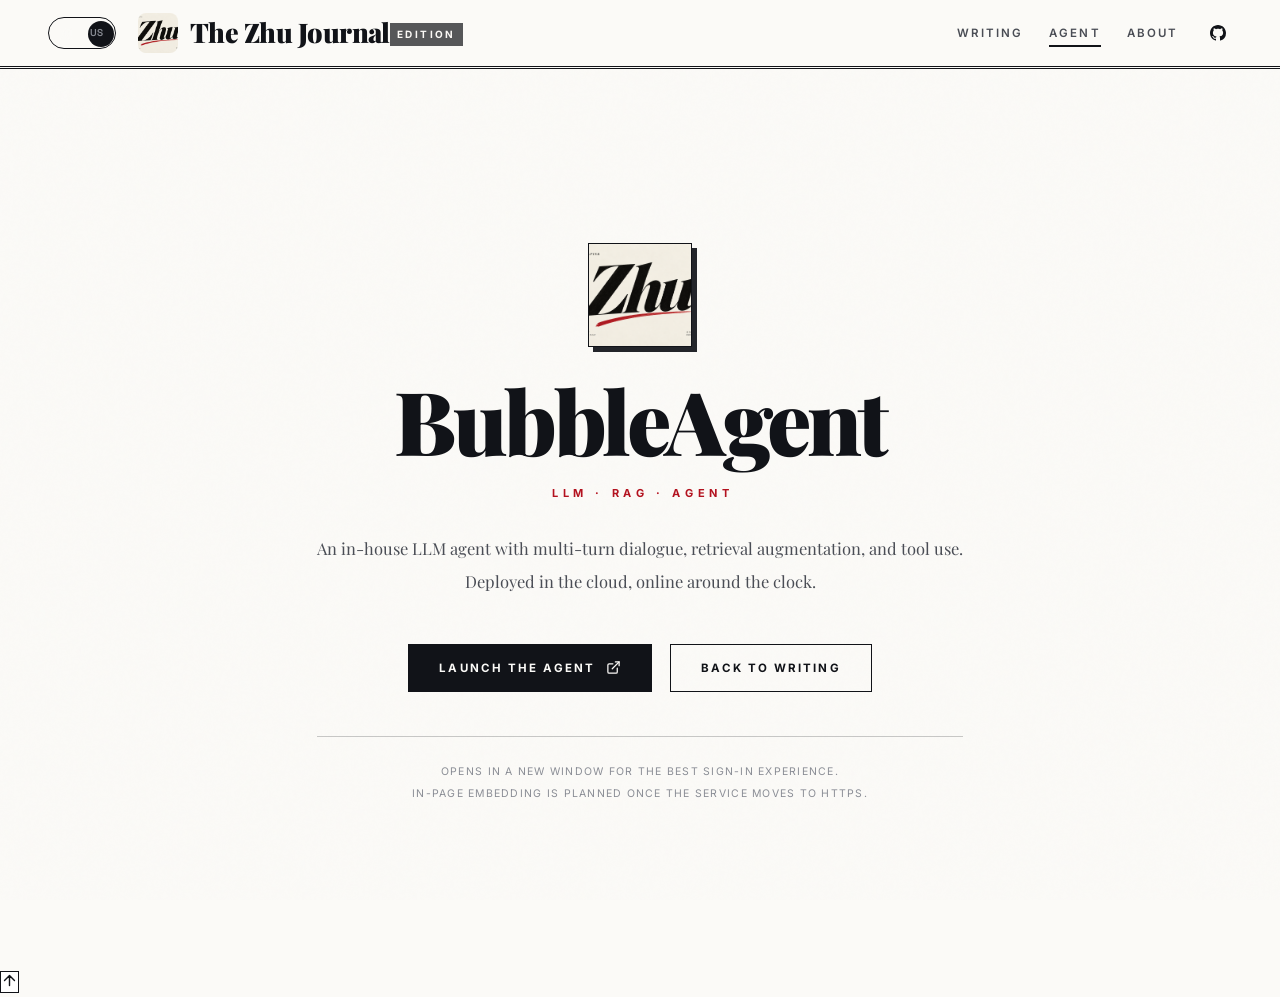
==== commit 3c5bfbad: "fix: correct US theme logo swap for favicon and page logos - Close unclosed .nav-logo-text block tha" ====
--- a/agent.html
+++ b/agent.html
@@ -8,8 +8,8 @@
   <link rel="preconnect" href="https://fonts.googleapis.com">
   <link rel="preconnect" href="https://fonts.gstatic.com" crossorigin>
   <link href="https://fonts.googleapis.com/css2?family=Noto+Serif+SC:wght@300;400;600;700;900&family=Noto+Sans+SC:wght@300;400;500;700&family=Playfair+Display:ital,wght@0,400;0,700;1,400&family=JetBrains+Mono:wght@400;500&family=Inter:wght@300;400;500;600;700;800&family=Space+Grotesk:wght@400;500;600;700&display=swap" rel="stylesheet">
-  <link rel="stylesheet" href="assets/style.css?v=6">
-  <script>(function(){try{if(localStorage.getItem("guanlan_theme")!=="cn")document.documentElement.setAttribute("data-theme","us");}catch(e){}})();</script>
+  <link rel="stylesheet" href="assets/style.css?v=7">
+  <script>(function(){var us=true;try{us=localStorage.getItem("guanlan_theme")!=="cn";}catch(e){}if(us){document.documentElement.setAttribute("data-theme","us");var f=document.querySelector('link[rel="icon"]');if(f)f.href="en_logo.png?v=7";}})();</script>
 </head>
 <body class="agent-page">
 
@@ -71,6 +71,6 @@
     <svg viewBox="0 0 24 24" width="17" height="17" fill="none" stroke="currentColor" stroke-width="2" stroke-linecap="round" stroke-linejoin="round"><path d="M12 19V5m-7 7 7-7 7 7"/></svg>
   </button>
 
-  <script src="assets/app.js?v=7"></script>
+  <script src="assets/app.js?v=8"></script>
 </body>
 </html>
--- a/assets/style.css
+++ b/assets/style.css
@@ -1058,7 +1058,7 @@
 }
 html[data-theme="us"] .nav-left { gap: 22px; }
 html[data-theme="us"] .nav-logo { gap: 0; }
-html[data-theme="us"] .nav-logo-mark { display: none; }
+html[data-theme="us"] .nav-logo-mark { display: none !important; }
 html[data-theme="us"] .nav-logo::before {
   content: ""; display: inline-block; width: 40px; height: 40px; border-radius: 8px;
   background: url("../en_logo.png") center/cover no-repeat;
@@ -1070,6 +1070,58 @@
   display: inline-flex; align-items: baseline; gap: 8px;
   white-space: nowrap;
 }
+
+/* ---------- US theme: swap ALL logo.png -> en_logo.png ---------- */
+html[data-theme="us"] .empty-glyph {
+  width: 72px; height: 72px; margin: 0 auto 18px;
+  background: url("../en_logo.png") center/cover no-repeat;
+}
+html[data-theme="us"] .empty-glyph img { display: none !important; }
+
+html:not([data-theme="us"]) .empty-glyph {
+  font-family: var(--serif); font-size: 72px; font-weight: 300;
+  color: var(--line); margin-bottom: 18px;
+}
+html:not([data-theme="us"]) .empty-glyph img {
+  display: block !important; width: 72px; height: 72px; object-fit: contain;
+  opacity: 0.85; margin: 0 auto;
+}
+
+html[data-theme="us"] .loading-mark {
+  width: 56px; height: 56px; margin: 0 auto 20px;
+  background: url("../en_logo.png") center/cover no-repeat;
+  font-size: 0;
+}
+html[data-theme="us"] .loading-mark img { display: none !important; }
+
+html:not([data-theme="us"]) .loading-mark {
+  font-size: 52px; line-height: 1;
+  animation: pulse 1.6s ease-in-out infinite; margin-bottom: 20px;
+}
+html:not([data-theme="us"]) .loading-mark img {
+  display: block !important; width: 56px; height: 56px; object-fit: contain;
+  margin: 0 auto;
+}
+
+html[data-theme="us"] .about-seal img,
+html[data-theme="us"] .agent-seal img { display: none !important; }
+
+/* CN theme (default): ensure logo.png shows in about / agent seal */
+html:not([data-theme="us"]) .about-seal {
+  background: linear-gradient(135deg, rgba(var(--gold-rgb), 0.06), rgba(255, 255, 255, 0.015));
+}
+html:not([data-theme="us"]) .about-seal img {
+  display: block !important; width: 100%; height: 100%; object-fit: cover;
+}
+
+html:not([data-theme="us"]) .agent-seal {
+  background: linear-gradient(135deg, rgba(var(--gold-rgb), 0.06), rgba(255, 255, 255, 0.015));
+}
+html:not([data-theme="us"]) .agent-seal img {
+  display: block !important; width: 100%; height: 100%; object-fit: cover;
+}
+
+/* favicon is swapped in JS, see applyTheme() in assets/app.js */
 html[data-theme="us"] .nav-logo-text i {
   display: inline-block; font-size: 10px; font-weight: 700;
   font-family: var(--sans); letter-spacing: 0.24em; text-transform: uppercase;
@@ -1364,7 +1416,8 @@
 }
 html[data-theme="us"] .about-seal {
   width: 104px; height: 104px; margin: 0 auto 22px;
-  border: 1px solid var(--ink); border-radius: 0; background: #fff;
+  border: 1px solid var(--ink); border-radius: 0;
+  background: url("../en_logo.png") center/cover no-repeat;
   box-shadow: var(--shadow);
 }
 html[data-theme="us"] .about-body .section-eyebrow { text-align: center; }
@@ -1515,7 +1568,8 @@
 html[data-theme="us"] .agent-launch { max-width: 720px; }
 html[data-theme="us"] .agent-seal {
   width: 104px; height: 104px; border-radius: 0; border: 1px solid var(--ink);
-  background: #fff; box-shadow: var(--shadow); animation: none;
+  background: url("../en_logo.png") center/cover no-repeat;
+  box-shadow: var(--shadow); animation: none;
 }
 html[data-theme="us"] .agent-launch-title {
   font-family: var(--serif); font-weight: 900; font-size: clamp(52px, 9vw, 88px);
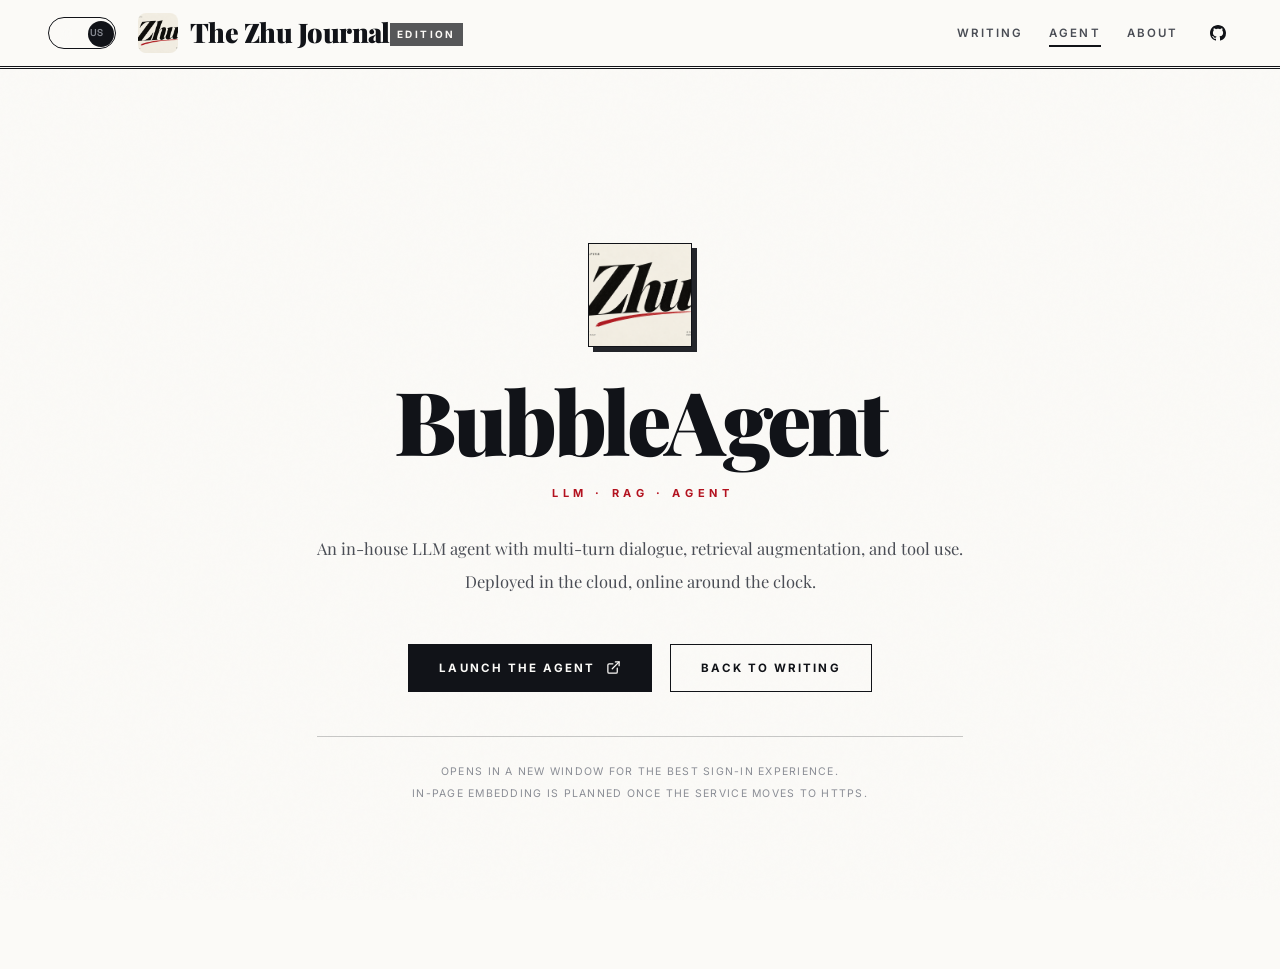
==== commit a120001b: "补齐返回顶部按钮的基础样式并修复错误页转义 bug：.back-top 此前只有 US 主题覆盖、无基础规则，按钮裸奔在文档流中且 .show 无视觉作用；现补 position:fixed、opac" ====
--- a/agent.html
+++ b/agent.html
@@ -8,7 +8,7 @@
   <link rel="preconnect" href="https://fonts.googleapis.com">
   <link rel="preconnect" href="https://fonts.gstatic.com" crossorigin>
   <link href="https://fonts.googleapis.com/css2?family=Noto+Serif+SC:wght@300;400;600;700;900&family=Noto+Sans+SC:wght@300;400;500;700&family=Playfair+Display:ital,wght@0,400;0,700;1,400&family=JetBrains+Mono:wght@400;500&family=Inter:wght@300;400;500;600;700;800&family=Space+Grotesk:wght@400;500;600;700&display=swap" rel="stylesheet">
-  <link rel="stylesheet" href="assets/style.css?v=7">
+  <link rel="stylesheet" href="assets/style.css?v=12">
   <script>(function(){var us=true;try{us=localStorage.getItem("guanlan_theme")!=="cn";}catch(e){}if(us){document.documentElement.setAttribute("data-theme","us");var f=document.querySelector('link[rel="icon"]');if(f)f.href="en_logo.png?v=7";}})();</script>
 </head>
 <body class="agent-page">
@@ -40,6 +40,9 @@
           <svg viewBox="0 0 16 16" width="16" height="16" fill="currentColor"><path d="M8 0C3.58 0 0 3.58 0 8c0 3.54 2.29 6.53 5.47 7.59.4.07.55-.17.55-.38 0-.19-.01-.82-.01-1.49-2.01.37-2.53-.49-2.69-.94-.09-.23-.48-.94-.82-1.13-.28-.15-.68-.52-.01-.53.63-.01 1.08.58 1.23.82.72 1.21 1.87.87 2.33.66.07-.52.28-.87.51-1.07-1.78-.2-3.64-.89-3.64-3.95 0-.87.31-1.59.82-2.15-.08-.2-.36-1.02.08-2.12 0 0 .67-.21 2.2.82.64-.18 1.32-.27 2-.27s1.36.09 2 .27c1.53-1.04 2.2-.82 2.2-.82.44 1.1.16 1.92.08 2.12.51.56.82 1.27.82 2.15 0 3.07-1.87 3.75-3.65 3.95.29.25.54.73.54 1.48 0 1.07-.01 1.93-.01 2.2 0 .21.15.46.55.38A8.01 8.01 0 0 0 16 8c0-4.42-3.58-8-8-8Z"/></svg>
         </a>
       </div>
+      <button class="nav-toggle" id="navToggle" type="button" aria-label="菜单" aria-expanded="false">
+        <span></span><span></span><span></span>
+      </button>
     </div>
   </nav>
 
@@ -71,6 +74,6 @@
     <svg viewBox="0 0 24 24" width="17" height="17" fill="none" stroke="currentColor" stroke-width="2" stroke-linecap="round" stroke-linejoin="round"><path d="M12 19V5m-7 7 7-7 7 7"/></svg>
   </button>
 
-  <script src="assets/app.js?v=8"></script>
+  <script src="assets/app.js?v=14"></script>
 </body>
 </html>
--- a/assets/style.css
+++ b/assets/style.css
@@ -696,6 +696,42 @@
   box-shadow: 0 0 12px rgba(var(--gold-rgb), 0.6);
 }
 
+/* 返回顶部悬浮按钮：默认隐藏（opacity/translate），滚动后由 JS 加 .show 淡入 */
+.back-top {
+  position: fixed;
+  right: 26px; bottom: 30px;
+  width: 46px; height: 46px;
+  display: flex; align-items: center; justify-content: center;
+  background: var(--bg-soft);
+  border: 1px solid var(--line);
+  border-radius: 50%;
+  color: var(--gold);
+  cursor: pointer;
+  z-index: 200;
+  opacity: 0;
+  visibility: hidden;
+  transform: translateY(10px);
+  transition: opacity 0.25s var(--ease), transform 0.25s var(--ease),
+              background 0.2s, color 0.2s, border-color 0.2s;
+  box-shadow: 0 8px 24px rgba(0, 0, 0, 0.35);
+}
+.back-top.show {
+  opacity: 1;
+  visibility: visible;
+  transform: translateY(0);
+}
+.back-top:hover {
+  background: var(--gold);
+  border-color: var(--gold);
+  color: var(--bg);
+}
+.back-top:focus-visible {
+  outline: 2px solid var(--gold); outline-offset: 3px;
+}
+@media (max-width: 720px) {
+  .back-top { right: 16px; bottom: 20px; width: 42px; height: 42px; }
+}
+
 .post-main {
   position: relative; z-index: 1;
   max-width: 820px; margin: 0 auto;
@@ -766,19 +802,99 @@
   background: rgba(var(--gold-rgb), 0.1); color: var(--gold-bright);
   padding: 0.15em 0.5em; border-radius: 4px;
 }
+/* ---------- 代码块：GitHub 风格（完全重构） ----------
+   版式 = GitHub 官方 github-markdown-css v5：
+     圆角 6px / 内边距 1rem / 行高 1.45 / ui-monospace 等宽字体栈 /
+     深色底 #151b23、浅色底 #f6f8fa（含 1px GitHub UI 描边色）。
+   调色板 = highlight.js 官方 github-dark（深）/ github（浅）两套主题，
+     文件自述 "colors taken from GitHub's CSS" —— 全文内联于此，按站点
+     主题切换；post.html 不再外链主题 CSS（离线/CDN 抖动都不掉色）。
+   本地化取舍：字号 13.5px、行高 1.5（比 GitHub 的 85%/1.45 略松），
+     中文注释可读性优先；text/未标注块不着色，仍用页面墨色。 */
 .post-body pre {
-  margin: 1.8em 0; padding: 24px; border-radius: 8px;
-  background: #0d0d14 !important; border: 1px solid var(--line-soft);
+  margin: 1.8em 0; padding: 16px; border-radius: 6px;
+  background: #151b23 !important; border: 1px solid #30363d;
   overflow-x: auto;
+  font-family: ui-monospace, SFMono-Regular, "SF Mono", Menlo, Consolas,
+               "Liberation Mono", monospace;
 }
 .post-body pre code {
-  background: none; padding: 0; color: inherit; font-size: 13.5px; line-height: 1.7;
-}
+  background: none; padding: 0; color: inherit;
+  font-size: 13.5px; line-height: 1.5;
+}
+/* -- GitHub Dark 调色板（默认主题 观澜阁） -- */
+.post-body pre code.hljs { color: #c9d1d9; }
+.hljs-doctag, .hljs-keyword, .hljs-meta .hljs-keyword, .hljs-template-tag,
+.hljs-template-variable, .hljs-type, .hljs-variable.language_ { color: #ff7b72; }
+.hljs-title, .hljs-title.class_, .hljs-title.class_.inherited__,
+.hljs-title.function_ { color: #d2a8ff; }
+.hljs-attr, .hljs-attribute, .hljs-literal, .hljs-meta, .hljs-number,
+.hljs-operator, .hljs-selector-attr, .hljs-selector-class, .hljs-selector-id,
+.hljs-variable { color: #79c0ff; }
+.hljs-meta .hljs-string, .hljs-regexp, .hljs-string { color: #a5d6ff; }
+.hljs-built_in, .hljs-symbol { color: #ffa657; }
+.hljs-code, .hljs-comment, .hljs-formula { color: #8b949e; }
+.hljs-name, .hljs-quote, .hljs-selector-pseudo, .hljs-selector-tag { color: #7ee787; }
+.hljs-subst { color: #c9d1d9; }
+.hljs-section { color: #1f6feb; font-weight: 700; }
+.hljs-bullet { color: #f2cc60; }
+.hljs-emphasis { color: #c9d1d9; font-style: italic; }
+.hljs-strong { color: #c9d1d9; font-weight: 700; }
+.hljs-addition { color: #aff5b4; background-color: #033a16; }
+.hljs-deletion { color: #ffdcd7; background-color: #67060c; }
+
+/* -- GitHub Light 调色板（html[data-theme="us"] 主题） -- */
+html[data-theme="us"] .post-body pre code.hljs { color: #24292e; }
+html[data-theme="us"] .hljs-doctag, html[data-theme="us"] .hljs-keyword,
+html[data-theme="us"] .hljs-meta .hljs-keyword, html[data-theme="us"] .hljs-template-tag,
+html[data-theme="us"] .hljs-template-variable, html[data-theme="us"] .hljs-type,
+html[data-theme="us"] .hljs-variable.language_ { color: #d73a49; }
+html[data-theme="us"] .hljs-title, html[data-theme="us"] .hljs-title.class_,
+html[data-theme="us"] .hljs-title.class_.inherited__,
+html[data-theme="us"] .hljs-title.function_ { color: #6f42c1; }
+html[data-theme="us"] .hljs-attr, html[data-theme="us"] .hljs-attribute,
+html[data-theme="us"] .hljs-literal, html[data-theme="us"] .hljs-meta,
+html[data-theme="us"] .hljs-number, html[data-theme="us"] .hljs-operator,
+html[data-theme="us"] .hljs-selector-attr, html[data-theme="us"] .hljs-selector-class,
+html[data-theme="us"] .hljs-selector-id, html[data-theme="us"] .hljs-variable { color: #005cc5; }
+html[data-theme="us"] .hljs-meta .hljs-string, html[data-theme="us"] .hljs-regexp,
+html[data-theme="us"] .hljs-string { color: #032f62; }
+html[data-theme="us"] .hljs-built_in, html[data-theme="us"] .hljs-symbol { color: #e36209; }
+html[data-theme="us"] .hljs-code, html[data-theme="us"] .hljs-comment,
+html[data-theme="us"] .hljs-formula { color: #6a737d; }
+html[data-theme="us"] .hljs-name, html[data-theme="us"] .hljs-quote,
+html[data-theme="us"] .hljs-selector-pseudo, html[data-theme="us"] .hljs-selector-tag { color: #22863a; }
+html[data-theme="us"] .hljs-subst { color: #24292e; }
+html[data-theme="us"] .hljs-section { color: #005cc5; font-weight: 700; }
+html[data-theme="us"] .hljs-bullet { color: #735c0f; }
+html[data-theme="us"] .hljs-emphasis { color: #24292e; font-style: italic; }
+html[data-theme="us"] .hljs-strong { color: #24292e; font-weight: 700; }
+html[data-theme="us"] .hljs-addition { color: #22863a; background-color: #f0fff4; }
+html[data-theme="us"] .hljs-deletion { color: #b31d28; background-color: #ffeef0; }
 .post-body img { max-width: 100%; border-radius: 8px; margin: 1.8em auto; display: block; }
 .post-body hr { border: none; height: 1px; margin: 3em 0; background: var(--line); position: relative; }
 .post-body table { width: 100%; border-collapse: collapse; margin: 1.8em 0; font-size: 14px; }
 .post-body th, .post-body td { padding: 12px 16px; border: 1px solid var(--line-soft); text-align: left; }
 .post-body th { background: rgba(var(--gold-rgb), 0.07); color: var(--gold-bright); font-weight: 500; }
+
+/* ---------- 宽表格横向滚动 ----------
+   body 是 overflow-x: hidden，表格一旦宽过容器就会被裁掉、且没有任何滚动条，
+   内容等于丢失（多列表格必然发生）。由 app.js 的 wrapTables() 给每个表格
+   包一层 .table-scroll 承接横向滚动；表格仍按 width:100% 布局，
+   内容的 min-content 宽度超出容器时由容器滚动而非溢出。 */
+.post-body .table-scroll {
+  overflow-x: auto;
+  overflow-y: hidden;
+  max-width: 100%;
+  margin: 1.8em 0;
+  -webkit-overflow-scrolling: touch;
+}
+.post-body .table-scroll > table { margin: 0; }
+/* 窄屏收紧单元格内边距与字号，缩短需要横滚的距离 */
+@media (max-width: 760px) {
+  .post-body th, .post-body td { padding: 9px 10px; font-size: 13px; }
+  .post-body table { font-size: 13px; }
+}
 
 /* ---------- 数学公式 ---------- */
 .math-block { overflow-x: auto; overflow-y: hidden; }
@@ -1523,9 +1639,9 @@
   font-family: var(--mono); background: var(--bg-soft); color: var(--gold-deep);
   border: 1px solid var(--line-soft); border-radius: 0;
 }
+/* GitHub 风格：浅色主题代码块 = GitHub 浅色底 #f6f8fa + GitHub UI 描边 */
 html[data-theme="us"] .post-body pre {
-  background: #111318 !important; border: 1px solid var(--ink); border-radius: 0;
-  box-shadow: var(--shadow);
+  background: #f6f8fa !important; border: 1px solid #d1d9e0; border-radius: 6px;
 }
 html[data-theme="us"] .post-body img { border-radius: 0; border: 1px solid var(--ink); }
 html[data-theme="us"] .post-body hr { background: var(--ink); height: 3px; opacity: 1; }
@@ -1624,4 +1740,68 @@
   html[data-theme="us"] .article-card,
   html[data-theme="us"] .album-card { border-right: none; padding: 22px 0; }
   html[data-theme="us"] .post-body > p:first-of-type::first-letter { font-size: 3em; }
-}+}
+/* ============================================================
+   Mobile nav (<=720px): hamburger toggle + dropdown panel
+   ============================================================ */
+.nav-toggle {
+  display: none;
+  width: 42px; height: 42px;
+  align-items: center; justify-content: center; flex-direction: column; gap: 5px;
+  background: none; border: 1px solid var(--line); border-radius: 10px;
+  cursor: pointer; flex-shrink: 0;
+  -webkit-tap-highlight-color: transparent;
+  transition: border-color 0.3s var(--ease);
+}
+.nav-toggle:hover { border-color: var(--gold); }
+.nav-toggle span {
+  display: block; width: 18px; height: 1.5px;
+  background: var(--ink); border-radius: 2px;
+  transition: transform 0.35s var(--ease), opacity 0.25s var(--ease);
+}
+.nav.nav-open .nav-toggle span:nth-child(1) { transform: translateY(6.5px) rotate(45deg); }
+.nav.nav-open .nav-toggle span:nth-child(2) { opacity: 0; }
+.nav.nav-open .nav-toggle span:nth-child(3) { transform: translateY(-6.5px) rotate(-45deg); }
+
+@media (max-width: 720px) {
+  .nav { padding: 12px 0; }
+  .nav.scrolled, .nav-solid { padding: 10px 0; }
+  .nav-inner { padding: 0 16px; gap: 10px; }
+  .nav-left { gap: 10px; }
+  .theme-switch-track { width: 56px; height: 28px; }
+  .theme-switch-thumb { width: 22px; height: 22px; }
+  html[data-theme="us"] .theme-switch-thumb { transform: translateX(28px); }
+  .nav-logo-mark { width: 34px; height: 34px; border-radius: 10px; }
+  .nav-logo-text { font-size: 15.5px; letter-spacing: 0.04em; }
+  .nav-toggle { display: flex; }
+
+  /* link list becomes a dropdown panel (positioned against fixed .nav) */
+  .nav .nav-links {
+    position: absolute; top: 100%; left: 0; right: 0;
+    flex-direction: column; align-items: stretch; gap: 0;
+    padding: 6px 16px 14px;
+    background: rgba(11, 11, 16, 0.96);
+    backdrop-filter: blur(18px);
+    -webkit-backdrop-filter: blur(18px);
+    border-bottom: 1px solid var(--line-soft);
+    box-shadow: 0 18px 40px rgba(0, 0, 0, 0.4);
+    opacity: 0; visibility: hidden; transform: translateY(-10px);
+    transition: opacity 0.3s var(--ease), transform 0.3s var(--ease), visibility 0.3s;
+  }
+  .nav.nav-open .nav-links { opacity: 1; visibility: visible; transform: none; }
+  .nav .nav-link {
+    padding: 13px 2px; font-size: 14.5px; letter-spacing: 0.1em;
+    border-bottom: 1px solid var(--line-soft);
+    justify-content: space-between;
+  }
+  .nav .nav-links .nav-link:last-child { border-bottom: none; }
+  .nav .nav-link::after { display: none; }
+  .nav .nav-link-github { padding: 13px 2px; border-radius: 0; }
+
+  html[data-theme="us"] .nav .nav-links {
+    background: rgba(251, 250, 247, 0.97);
+    border-bottom-color: rgba(17, 19, 24, 0.16);
+    box-shadow: 0 18px 40px rgba(17, 19, 24, 0.16);
+  }
+  html[data-theme="us"] .nav .nav-link { border-bottom-color: rgba(17, 19, 24, 0.12); }
+}
